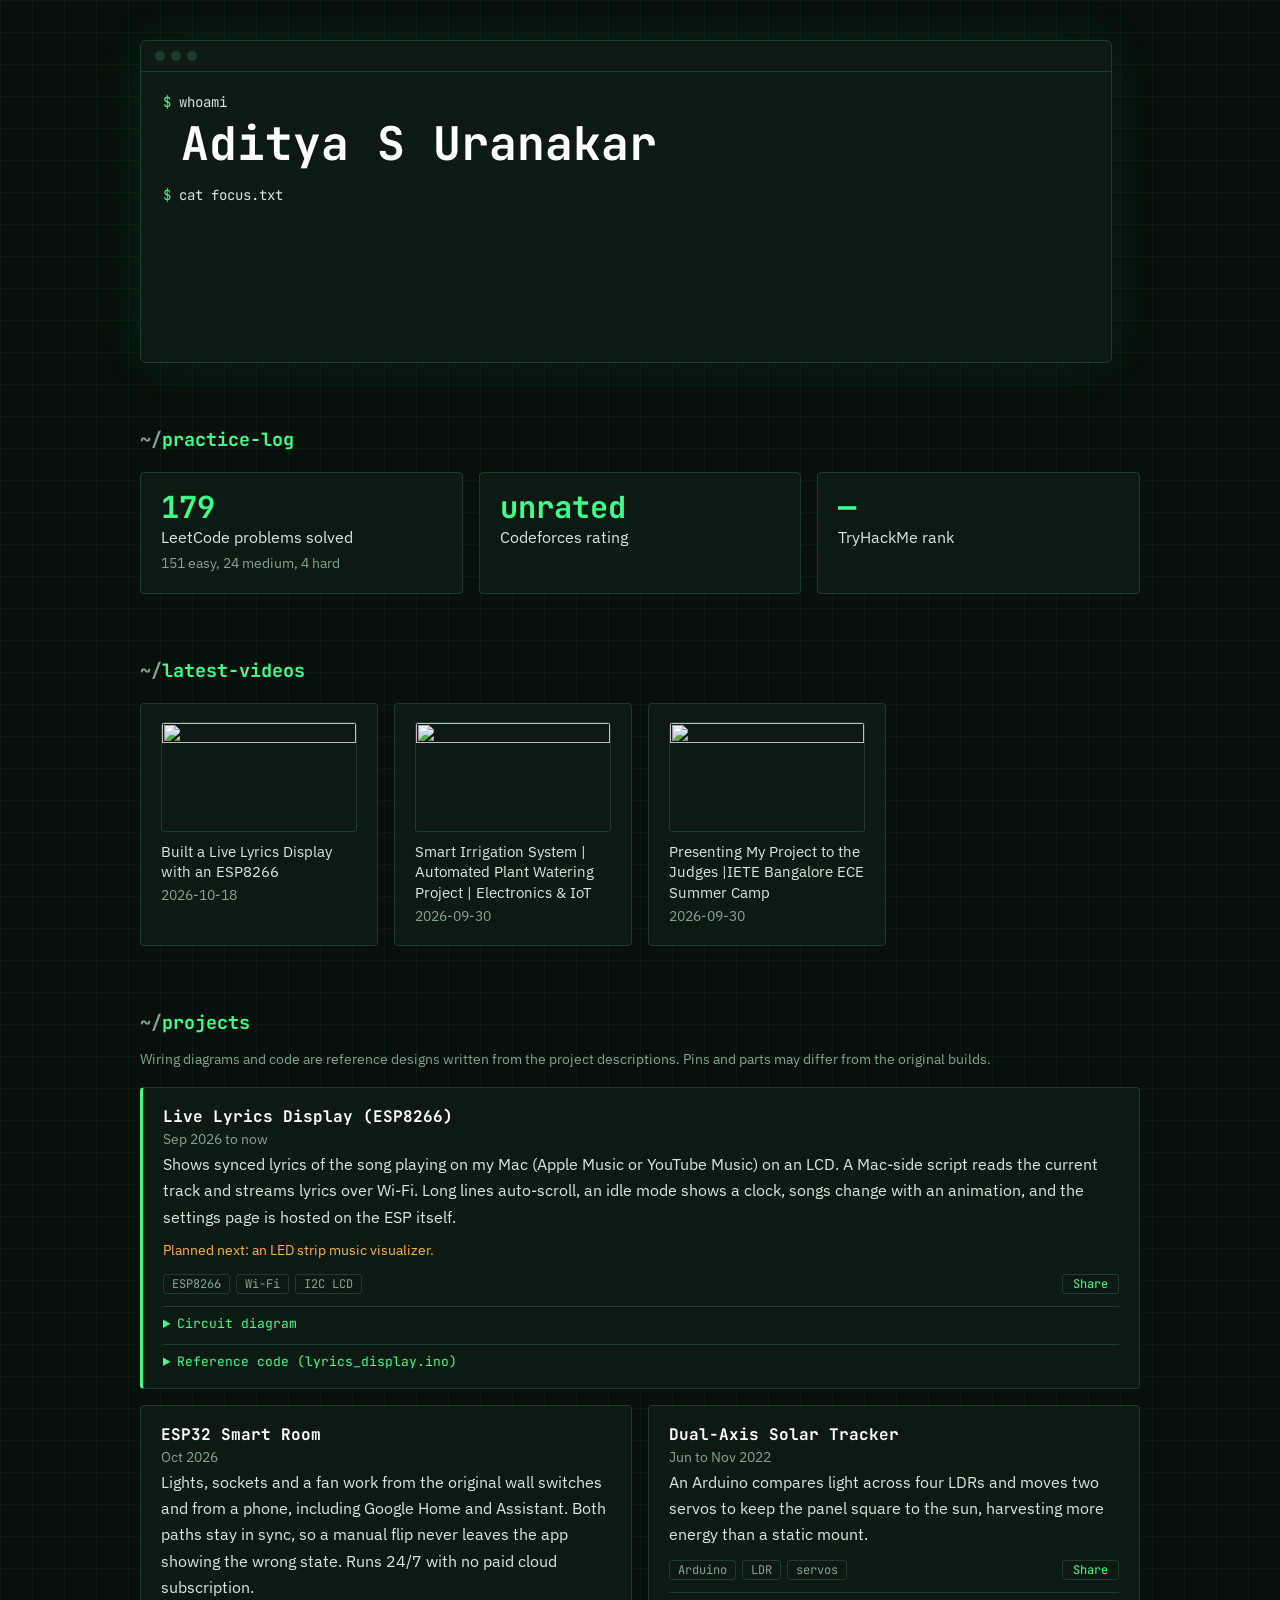
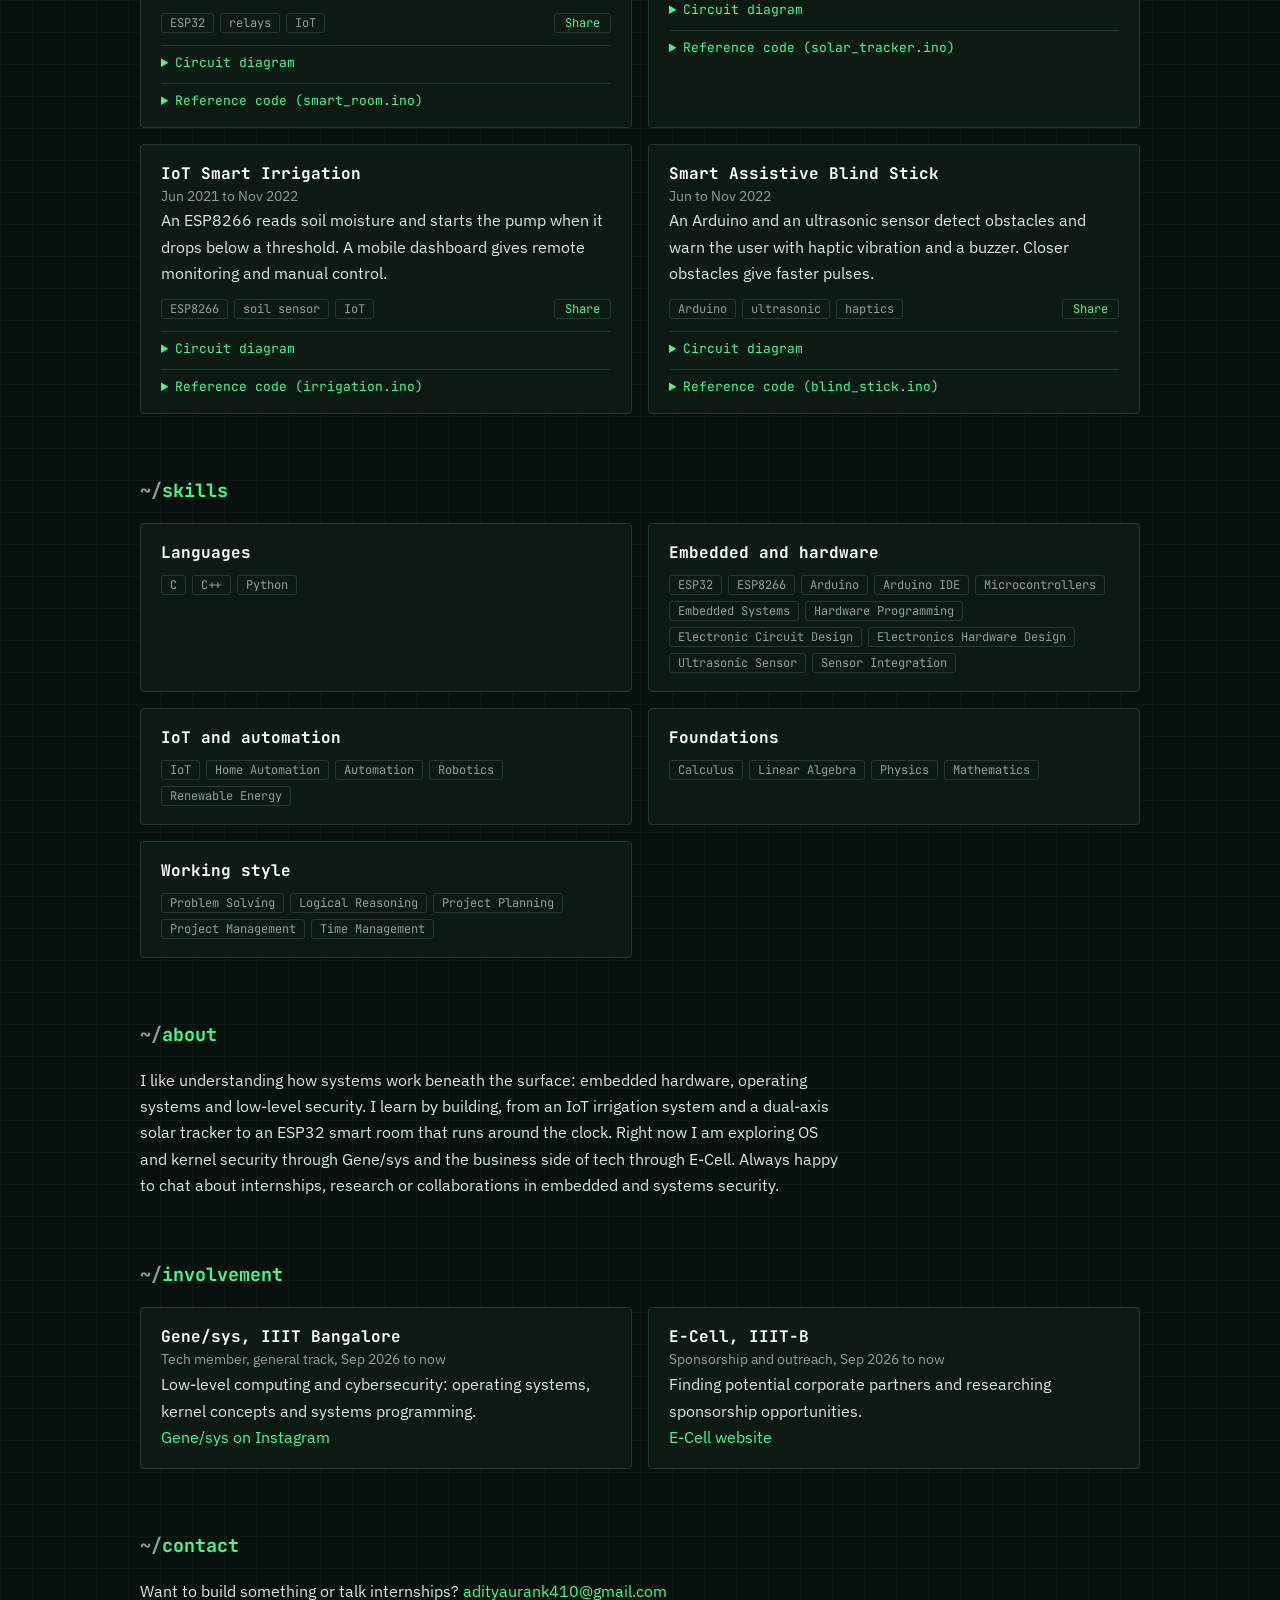
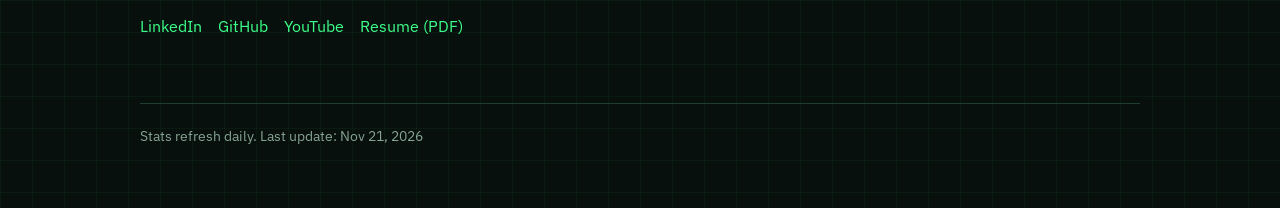
==== index.html @ 23b318f5 "Add files via upload" ====
<!DOCTYPE html>
<html lang="en"><head><meta charset="utf-8">
<meta name="viewport" content="width=device-width,initial-scale=1">
<title>Aditya S Uranakar | Embedded systems and low-level security</title>
<meta name="description" content="Building embedded and IoT projects, learning OS internals and security.">
<meta property="og:type" content="website"><meta property="og:url" content="https://asuf10ppy.github.io/"><meta property="og:image" content="https://asuf10ppy.github.io/og-image.png"><meta property="og:image:width" content="1200"><meta property="og:image:height" content="630"><meta name="twitter:card" content="summary_large_image"><meta name="twitter:image" content="https://asuf10ppy.github.io/og-image.png">
<meta property="og:title" content="Aditya S Uranakar"><meta property="og:description" content="Building embedded and IoT projects, learning OS internals and security.">
<link rel="preconnect" href="https://fonts.googleapis.com"><link rel="preconnect" href="https://fonts.gstatic.com" crossorigin>
<link href="https://fonts.googleapis.com/css2?family=JetBrains+Mono:wght@400;700&family=IBM+Plex+Sans:wght@400;500&display=swap" rel="stylesheet">
<style>
:root{--bg:#07100c;--panel:#0d1a14;--line:#1f3d2e;--text:#d6eadf;--mute:#86a393;--g:#3dff8a;--amber:#ffb347;--mono:'JetBrains Mono',ui-monospace,Menlo,Consolas,monospace;--sans:'IBM Plex Sans',system-ui,sans-serif}
*{box-sizing:border-box;margin:0}
body{background:var(--bg);color:var(--text);font:16px/1.65 var(--sans);background-image:linear-gradient(rgba(61,255,138,.045) 1px,transparent 1px),linear-gradient(90deg,rgba(61,255,138,.045) 1px,transparent 1px);background-size:32px 32px}
a{color:var(--g);text-decoration:none}a:hover{text-decoration:underline}
:focus-visible{outline:2px solid var(--g);outline-offset:3px}
main{max-width:1040px;margin:0 auto;padding:40px 20px 60px}
section{padding-top:64px}
h2{font:700 1.15rem var(--mono);color:var(--g);margin-bottom:20px}h2::before{content:"~/";color:var(--mute)}
h3{font:700 1rem var(--mono);color:#fff}
.mute{color:var(--mute);font-size:.9rem}
.hero{display:grid;grid-template-columns:1fr auto;gap:28px;align-items:center}
#photo{width:170px;height:170px;border-radius:50%;object-fit:cover;border:2px solid var(--g);box-shadow:0 0 30px rgba(61,255,138,.25)}
.term{background:var(--panel);border:1px solid var(--line);border-radius:6px;font:14px/1.8 var(--mono);box-shadow:0 0 50px rgba(61,255,138,.08)}
.bar{display:flex;gap:6px;padding:10px 14px;border-bottom:1px solid var(--line)}.bar i{width:10px;height:10px;border-radius:50%;background:var(--line)}
.tb{padding:18px 22px;min-height:290px}
.p{color:var(--g)}.out{margin:2px 0 12px 18px;color:var(--text)}
.name{font:700 clamp(1.7rem,5vw,2.9rem)/1.15 var(--mono);color:#fff}
.links a{margin-right:16px;display:inline-block}
.cur{display:inline-block;width:.6em;height:1.1em;background:var(--g);vertical-align:-.2em;animation:b 1s steps(2) infinite}
@keyframes b{50%{opacity:0}}
.js .ln,.js .out{display:none}
.grid{display:grid;gap:16px}.g3{grid-template-columns:repeat(3,1fr)}.g2{grid-template-columns:repeat(2,1fr)}
.card{background:var(--panel);border:1px solid var(--line);border-radius:4px;padding:18px 20px;color:inherit;display:block}
a.card:hover{border-color:var(--g);text-decoration:none}
.big{font:700 1.9rem/1.1 var(--mono);color:var(--g)}
.tags{display:flex;flex-wrap:wrap;gap:6px;margin-top:12px}.tags span{font:12px var(--mono);border:1px solid var(--line);padding:1px 8px;border-radius:3px;color:var(--mute)}
.wide{grid-column:1/-1;border-left:3px solid var(--g)}
.next{color:var(--amber);font-size:.9rem;margin-top:8px}
.vids{grid-template-columns:repeat(auto-fill,minmax(230px,1fr))}
.vids img{width:100%;aspect-ratio:16/9;object-fit:cover;border-radius:3px;display:block;margin-bottom:10px;border:1px solid var(--line)}
.vids .t{font-size:.92rem;line-height:1.4}
ul.l{list-style:none;padding:0}ul.l li{padding:8px 0;border-bottom:1px solid var(--line)}ul.l li:last-child{border:0}
footer{margin-top:64px;padding-top:20px;border-top:1px solid var(--line)}
@media(max-width:760px){.hero{grid-template-columns:1fr}#photo{order:-1;width:120px;height:120px}.g3,.g2{grid-template-columns:1fr}section{padding-top:48px}.tb{min-height:340px}}
@media(prefers-reduced-motion:reduce){.cur{animation:none}}
.js .live{display:none;margin-top:6px}
.chips{display:flex;flex-wrap:wrap;gap:8px;margin:4px 0 12px 18px}
.chips button{font:12px var(--mono);background:transparent;color:var(--g);border:1px solid var(--line);border-radius:3px;padding:4px 10px;cursor:pointer}
.chips button:hover{border-color:var(--g)}
#tf{display:flex;gap:8px;align-items:center}
#ti{flex:1;min-width:0;background:transparent;border:0;outline:0;color:var(--text);font:14px var(--mono);caret-color:var(--g)}
#tout .o{margin:0 0 2px 18px}
details{margin-top:12px;border-top:1px solid var(--line);padding-top:8px}
summary{cursor:pointer;font:13px var(--mono);color:var(--g)}
.dg{overflow-x:auto;margin-top:10px}.dg svg{min-width:620px;width:100%;height:auto}
pre{background:#050c09;border:1px solid var(--line);border-radius:4px;padding:12px;overflow-x:auto;margin-top:10px;font:12px/1.5 var(--mono)}
.pt{fill:#0d1a14;stroke:#2a5a43}.pn{fill:#fff;font:700 12px var(--mono)}.pl{fill:#86a393;font:11px var(--mono)}.dot{fill:#3dff8a}
.w{fill:none;stroke-width:2}.w.p{stroke:#ff6b6b}.w.g{stroke:#86a393}.w.s{stroke:#3dff8a}
.cp{font:12px var(--mono);background:transparent;color:var(--g);border:1px solid var(--line);border-radius:3px;padding:1px 10px;cursor:pointer;margin-left:auto}.cp:hover{border-color:var(--g)}
</style></head>
<body><main>
<header class="hero">
 <div class="term"><div class="bar"><i></i><i></i><i></i></div><div class="tb">
  <div class="ln"><span class="p">$</span> <span class="cmd">whoami</span></div>
  <div class="out"><h1 class="name">Aditya S Uranakar</h1></div>
  <div class="ln"><span class="p">$</span> <span class="cmd">cat focus.txt</span></div>
  <div class="out">Freshman CSE at IIIT Bangalore<br>Embedded systems, OS internals, low-level security<br>C, ESP32, IoT</div>
  <div class="ln"><span class="p">$</span> <span class="cmd">ls links</span></div>
  <div class="out links"><a href="https://www.linkedin.com/in/asuf10ppy/">linkedin</a><a href="https://github.com/asuf10ppy">github</a><a href="https://www.youtube.com/@asuf10ppy">youtube</a><a href="resume.pdf">resume</a><a href="mailto:adityaurank410@gmail.com">email</a><a href="#" id="share">share</a></div>
  <div class="live" id="live"><div class="chips" id="chips"></div><div id="tout"></div><form id="tf" autocomplete="off"><span class="p">$</span><input id="ti" aria-label="Type a command" placeholder="type a command, try help" autocapitalize="off" spellcheck="false"></form></div>
 </div></div>
 <img id="photo" src="photo.jpg" alt="Aditya S Uranakar" hidden onload="this.hidden=false">
</header>

<section><h2>practice-log</h2>
 <div class="grid g3">
  <a class="card" href="https://leetcode.com/u/asuf10ppy/"><div class="big" id="lc">&mdash;</div><div>LeetCode problems solved</div><div class="mute" id="lc2"></div></a>
  <a class="card" href="https://codeforces.com/profile/asuf10ppy"><div class="big" id="cf">&mdash;</div><div>Codeforces rating</div><div class="mute" id="cf2"></div></a>
  <a class="card" href="https://tryhackme.com/p/asuf10ppy"><div class="big" id="thm">&mdash;</div><div>TryHackMe rank</div><div class="mute" id="thm2"></div></a>
 </div>
</section>

<section><h2>latest-videos</h2>
 <div class="grid vids" id="vids"><p class="mute">Loading videos. <a href="https://www.youtube.com/@asuf10ppy">Open the channel</a>.</p></div>
</section>

<section><h2>projects</h2>
 <p class="mute" style="margin:-8px 0 16px">Wiring diagrams and code are reference designs written from the project descriptions. Pins and parts may differ from the original builds.</p>
 <div class="grid g2" id="projects"></div>
</section>

<section><h2>skills</h2>
 <div class="grid g2" id="skills"></div>
</section>

<section><h2>about</h2>
 <p style="max-width:70ch">I like understanding how systems work beneath the surface: embedded hardware, operating systems and low-level security. I learn by building, from an IoT irrigation system and a dual-axis solar tracker to an ESP32 smart room that runs around the clock. Right now I am exploring OS and kernel security through Gene/sys and the business side of tech through E-Cell. Always happy to chat about internships, research or collaborations in embedded and systems security.</p>
</section>

<section><h2>involvement</h2>
 <div class="grid g2">
  <div class="card"><h3>Gene/sys, IIIT Bangalore</h3><div class="mute">Tech member, general track, Sep 2026 to now</div><p>Low-level computing and cybersecurity: operating systems, kernel concepts and systems programming.</p><p><a href="https://www.instagram.com/genesys_iiitb/" target="_blank" rel="noopener">Gene/sys on Instagram</a></p></div>
  <div class="card"><h3>E-Cell, IIIT-B</h3><div class="mute">Sponsorship and outreach, Sep 2026 to now</div><p>Finding potential corporate partners and researching sponsorship opportunities.</p><p><a href="https://www.iiitb.ac.in/ecell" target="_blank" rel="noopener">E-Cell website</a></p></div>
 </div>
</section>

<section><h2>contact</h2>
 <p>Want to build something or talk internships? <a href="mailto:adityaurank410@gmail.com">adityaurank410@gmail.com</a></p>
 <p class="links" style="margin-top:8px"><a href="https://www.linkedin.com/in/asuf10ppy/">LinkedIn</a><a href="https://github.com/asuf10ppy">GitHub</a><a href="https://www.youtube.com/@asuf10ppy">YouTube</a><a href="resume.pdf">Resume (PDF)</a></p>
</section>
<footer class="mute">Stats refresh daily. Last update: <span id="upd">not yet</span></footer>
</main>
<script src="projects.js"></script>
<script>
document.documentElement.classList.add('js');
const $=s=>document.querySelector(s),rm=matchMedia('(prefers-reduced-motion:reduce)').matches,sleep=ms=>new Promise(r=>setTimeout(r,ms));
async function boot(){
 const ln=[...document.querySelectorAll('.ln')],out=[...document.querySelectorAll('.out')];
 for(let i=0;i<ln.length;i++){
  ln[i].style.display='block';const c=ln[i].querySelector('.cmd'),t=c.textContent;
  if(!rm){c.textContent='';for(const ch of t){c.textContent+=ch;await sleep(55)}await sleep(200)}
  out[i].style.display='block';if(!rm)await sleep(350);
 }
 $('#live').style.display='block';run('help');
}
function count(el,v){
 if(typeof v!=='number'){el.textContent=v??'\u2014';return}
 if(rm){el.textContent=v.toLocaleString();return}
 const t0=performance.now();(function f(t){const k=Math.min((t-t0)/1200,1);el.textContent=Math.round(v*(1-Math.pow(1-k,3))).toLocaleString();if(k<1)requestAnimationFrame(f)})(t0);
}
async function stats(){
 try{
  const s=S=await (await fetch('stats.json?'+Date.now())).json(),lc=s.leetcode||{},cf=s.codeforces||{},th=s.tryhackme||{};
  count($('#lc'),lc.solved);
  if(lc.easy!=null)$('#lc2').textContent=`${lc.easy} easy, ${lc.medium} medium, ${lc.hard} hard`;
  count($('#cf'),cf.rating??'unrated');
  $('#cf2').textContent=[cf.rank,cf.maxRating?'max '+cf.maxRating:'',cf.solved!=null?cf.solved+' solved':''].filter(Boolean).join(', ');
  count($('#thm'),th.rank);
  $('#thm2').textContent=[th.rooms!=null?th.rooms+' rooms':'',th.badges!=null?th.badges+' badges':''].filter(Boolean).join(', ');
  if(s.updated)$('#upd').textContent=new Date(s.updated).toLocaleDateString(undefined,{day:'numeric',month:'short',year:'numeric'});
  const v=$('#vids');
  if(s.youtube&&s.youtube.length){
   v.innerHTML='';
   s.youtube.forEach(y=>{
    const a=document.createElement('a');a.className='card';a.href='https://www.youtube.com/watch?v='+encodeURIComponent(y.id);
    const im=document.createElement('img');im.loading='lazy';im.alt='';im.src='https://i.ytimg.com/vi/'+encodeURIComponent(y.id)+'/hqdefault.jpg';
    const t=document.createElement('div');t.className='t';t.textContent=y.title;
    const d=document.createElement('div');d.className='mute';d.textContent=y.published||'';
    a.append(im,t,d);v.append(a);
   });
  }
 }catch(e){console.warn('stats.json not loaded',e)}
}
let S={},SKILLS={};
const A=(t,h)=>{const a=document.createElement('a');a.textContent=t;a.href=h;return a};
function diagram(d){
 const X=[10,270,540],W=[130,140,130],R=22,P={},cy=[10,10,10];let g='',w='';
 d.parts.forEach((p,k)=>{
  const c=p.c,isL=s=>c==2||s[0]=='<',nl=p.pins.filter(isL).length,h=Math.max(nl,p.pins.length-nl,1)*R+30,y=cy[c];cy[c]+=h+18;
  g+=`<rect class="pt" x="${X[c]}" y="${y}" width="${W[c]}" height="${h}" rx="4"/><text class="pn" x="${X[c]+W[c]/2}" y="${y+17}" text-anchor="middle">${p.n}</text>`;
  let a=0,b=0;
  p.pins.forEach(s=>{const L=isL(s),i=L?a++:b++,x=L?X[c]:X[c]+W[c],yy=y+36+i*R;P[k+'|'+s]=[x,yy];
   g+=`<circle class="dot" cx="${x}" cy="${yy}" r="3.5"/><text class="pl" x="${x+(L?8:-8)}" y="${yy+4}" text-anchor="${L?'start':'end'}">${s.replace('<','')}</text>`});
 });
 d.wires.forEach((e,i)=>{const a=P[e[0]+'|'+e[1]],b=P[e[2]+'|'+e[3]],m=a[0]+(b[0]-a[0])*(.3+.13*(i%4));
  w+=`<path class="w ${e[4]}" d="M${a[0]} ${a[1]}H${m}V${b[1]}H${b[0]}"/>`});
 return `<svg viewBox="0 0 680 ${Math.max(...cy)}" role="img" aria-label="Wiring diagram">${w}${g}</svg>`;
}
function renderProjects(){
 const box=$('#projects');
 PROJECTS.forEach((p,i)=>{
  const a=document.createElement('article');a.className='card'+(i?'':' wide');a.id=p.id;
  a.innerHTML=`<h3>${p.title}</h3><div class="mute">${p.date}</div><p>${p.desc}</p>${p.next?`<div class="next">${p.next}</div>`:''}<div class="tags">${p.tags.map(t=>`<span>${t}</span>`).join('')}<button class="cp" type="button">Share</button></div><details><summary>Circuit diagram</summary><div class="dg">${diagram(p.d)}</div><p class="mute">${p.note}</p></details><details><summary>Reference code (${p.file})</summary><pre><code></code></pre></details>`;
  a.querySelector('code').textContent=p.code;
  a.querySelector('.cp').onclick=async e=>{const b=e.currentTarget,m=await shareLink(location.origin+location.pathname+'#'+p.id);b.textContent=m;setTimeout(()=>b.textContent='Share',2200)};
  box.append(a);
 });
}
if(typeof PROJECTS!=='undefined')renderProjects();
fetch('skills.json').then(r=>r.json()).then(k=>{SKILLS=k;const b=$('#skills');
 Object.entries(k).forEach(([g,v])=>{const c=document.createElement('div');c.className='card';const h=document.createElement('h3');h.textContent=g;const t=document.createElement('div');t.className='tags';
  v.forEach(s=>{const e=document.createElement('span');e.textContent=s;t.append(e)});c.append(h,t);b.append(c)})}).catch(()=>{});
async function shareLink(url=location.origin+location.pathname){
 const d={title:document.title,text:'Aditya S Uranakar: embedded and IoT projects',url};
 try{if(navigator.share){await navigator.share(d);return 'Shared'}await navigator.clipboard.writeText(url);return 'Link copied'}
 catch(e){return e.name==='AbortError'?'Share cancelled':'Copy this link: '+url}
}
$('#share').onclick=async e=>{e.preventDefault();const l=e.currentTarget,m=await shareLink();l.textContent=m;setTimeout(()=>l.textContent='share',2200)};
const ABOUT='Freshman CSE at IIIT Bangalore. I learn by building: ESP32 and ESP8266 projects, Arduino robots, and now OS and kernel security through Gene/sys. Open to internships and research in embedded and systems security.';
const CM={
 help:()=>['Commands: help, about, projects, skills, stats, videos, resume, contact, share, clear'],
 about:()=>[ABOUT],
 projects:()=>typeof PROJECTS==='undefined'?['No projects loaded.']:PROJECTS.map(p=>[A(p.title,'#'+p.id),' ('+p.date+')']),
 skills:()=>Object.keys(SKILLS).length?Object.entries(SKILLS).map(([k,v])=>k+': '+v.join(', ')):['Skills not loaded yet.'],
 stats:()=>['LeetCode solved: '+(S.leetcode?.solved??'n/a'),'Codeforces rating: '+(S.codeforces?.rating??'unrated'),'TryHackMe rank: '+(S.tryhackme?.rank??'n/a')],
 videos:()=>(S.youtube||[]).length?S.youtube.slice(0,3).map(y=>[A(y.title,'https://www.youtube.com/watch?v='+y.id)]):['No videos loaded yet.'],
 resume:()=>[A('Open resume.pdf','resume.pdf')],
 contact:()=>[[A('adityaurank410@gmail.com','mailto:adityaurank410@gmail.com')],[A('LinkedIn','https://www.linkedin.com/in/asuf10ppy/'),' ',A('GitHub','https://github.com/asuf10ppy'),' ',A('YouTube','https://www.youtube.com/@asuf10ppy')]],
 share:()=>{shareLink().then(m=>put(m));return []}
};
function put(...x){const d=document.createElement('div');d.className='o';x.forEach(n=>d.append(n));$('#tout').append(d)}
function run(c){
 c=c.trim().toLowerCase();if(!c)return;
 if(c=='clear'){$('#tout').innerHTML='';return}
 const p=document.createElement('span');p.className='p';p.textContent='$ ';put(p,c);
 (CM[c]?CM[c]():['command not found: '+c+'. Try help.']).forEach(l=>put(...[].concat(l)));
}
Object.keys(CM).forEach(k=>{const b=document.createElement('button');b.type='button';b.textContent=k;b.onclick=()=>run(k);$('#chips').append(b)});
$('#tf').onsubmit=e=>{e.preventDefault();run($('#ti').value);$('#ti').value=''};

boot();stats();
</script></body></html>
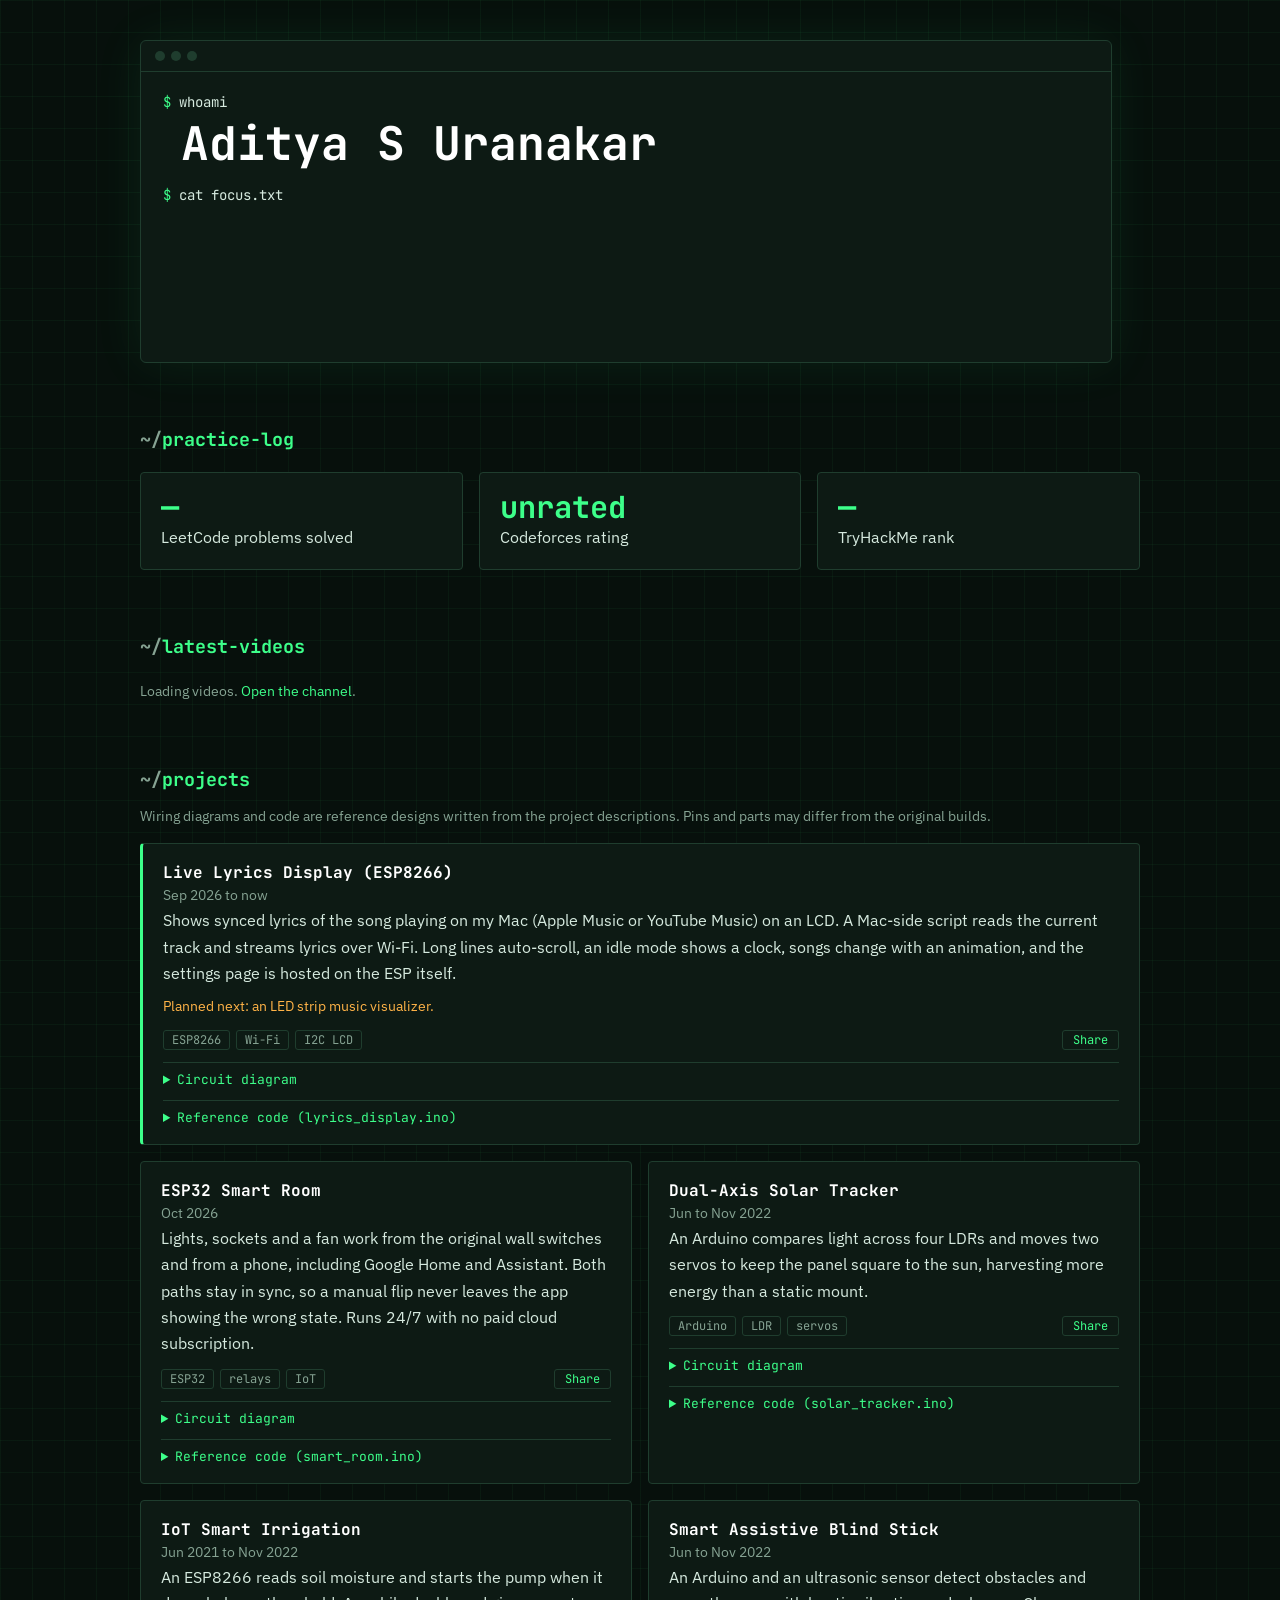
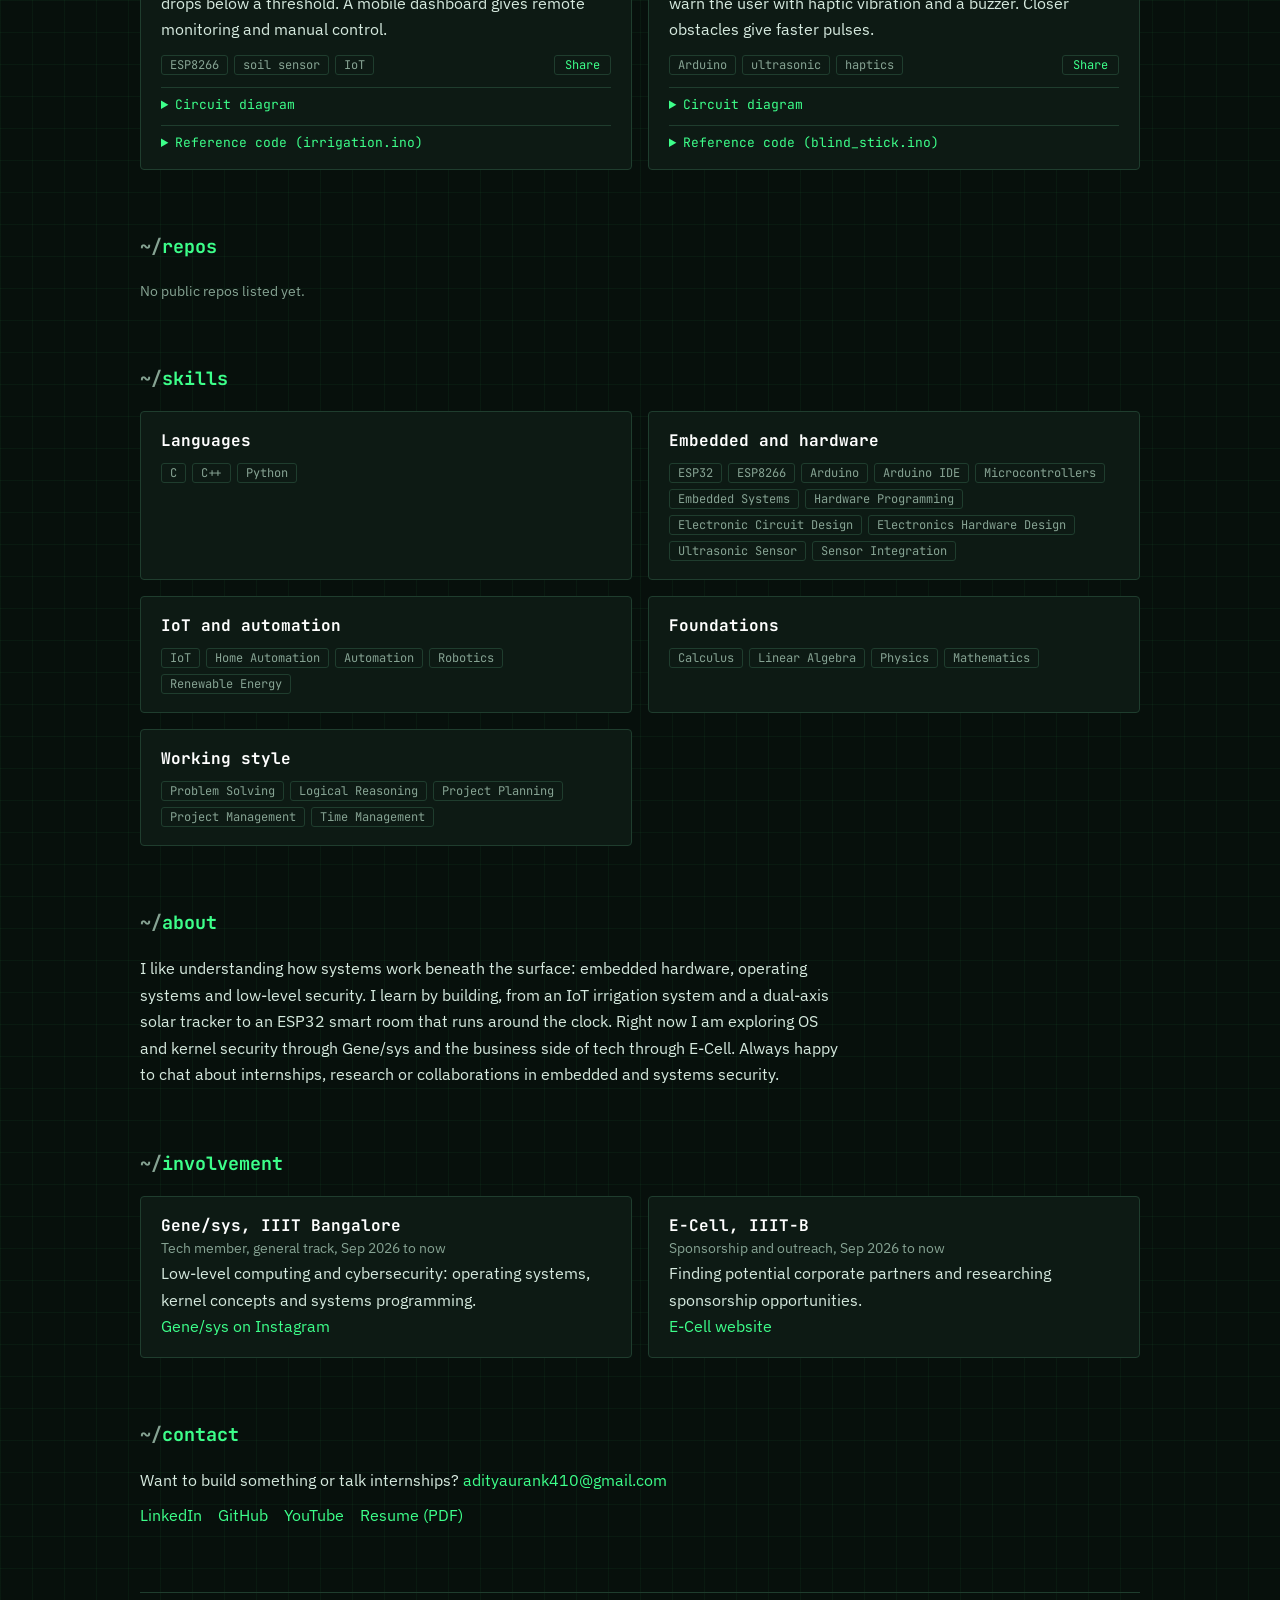
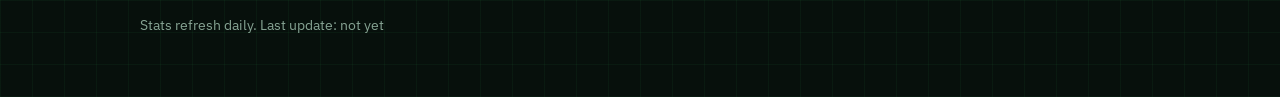
==== commit 5959e80b: "Add files via upload" ====
--- a/index.html
+++ b/index.html
@@ -89,6 +89,10 @@
  <div class="grid g2" id="projects"></div>
 </section>
 
+<section><h2>repos</h2>
+ <div class="grid g2" id="repos"><p class="mute">No public repos listed yet.</p></div>
+</section>
+
 <section><h2>skills</h2>
  <div class="grid g2" id="skills"></div>
 </section>
@@ -149,6 +153,14 @@
     a.append(im,t,d);v.append(a);
    });
   }
+  const rp=s.github||[],rb=$('#repos');
+  if(rp.length){rb.innerHTML='';rp.forEach(r=>{
+   const a=document.createElement('a');a.className='card';a.href=r.url;a.target='_blank';a.rel='noopener';
+   const h=document.createElement('h3');h.textContent=r.name;
+   const q=document.createElement('p');q.textContent=r.description||'No description yet.';
+   const m=document.createElement('div');m.className='tags';
+   [r.language,r.stars?r.stars+' stars':''].filter(Boolean).forEach(t=>{const e=document.createElement('span');e.textContent=t;m.append(e)});
+   a.append(h,q,m);rb.append(a)})}
  }catch(e){console.warn('stats.json not loaded',e)}
 }
 let S={},SKILLS={};
@@ -188,7 +200,7 @@
 $('#share').onclick=async e=>{e.preventDefault();const l=e.currentTarget,m=await shareLink();l.textContent=m;setTimeout(()=>l.textContent='share',2200)};
 const ABOUT='Freshman CSE at IIIT Bangalore. I learn by building: ESP32 and ESP8266 projects, Arduino robots, and now OS and kernel security through Gene/sys. Open to internships and research in embedded and systems security.';
 const CM={
- help:()=>['Commands: help, about, projects, skills, stats, videos, resume, contact, share, clear'],
+ help:()=>['Commands: help, about, projects, skills, stats, videos, resume, contact, repos, share, clear'],
  about:()=>[ABOUT],
  projects:()=>typeof PROJECTS==='undefined'?['No projects loaded.']:PROJECTS.map(p=>[A(p.title,'#'+p.id),' ('+p.date+')']),
  skills:()=>Object.keys(SKILLS).length?Object.entries(SKILLS).map(([k,v])=>k+': '+v.join(', ')):['Skills not loaded yet.'],
@@ -196,6 +208,7 @@
  videos:()=>(S.youtube||[]).length?S.youtube.slice(0,3).map(y=>[A(y.title,'https://www.youtube.com/watch?v='+y.id)]):['No videos loaded yet.'],
  resume:()=>[A('Open resume.pdf','resume.pdf')],
  contact:()=>[[A('adityaurank410@gmail.com','mailto:adityaurank410@gmail.com')],[A('LinkedIn','https://www.linkedin.com/in/asuf10ppy/'),' ',A('GitHub','https://github.com/asuf10ppy'),' ',A('YouTube','https://www.youtube.com/@asuf10ppy')]],
+ repos:()=>(S.github||[]).length?S.github.map(r=>[A(r.name,r.url),r.description?' - '+r.description:'']):['No repos loaded yet.'],
  share:()=>{shareLink().then(m=>put(m));return []}
 };
 function put(...x){const d=document.createElement('div');d.className='o';x.forEach(n=>d.append(n));$('#tout').append(d)}
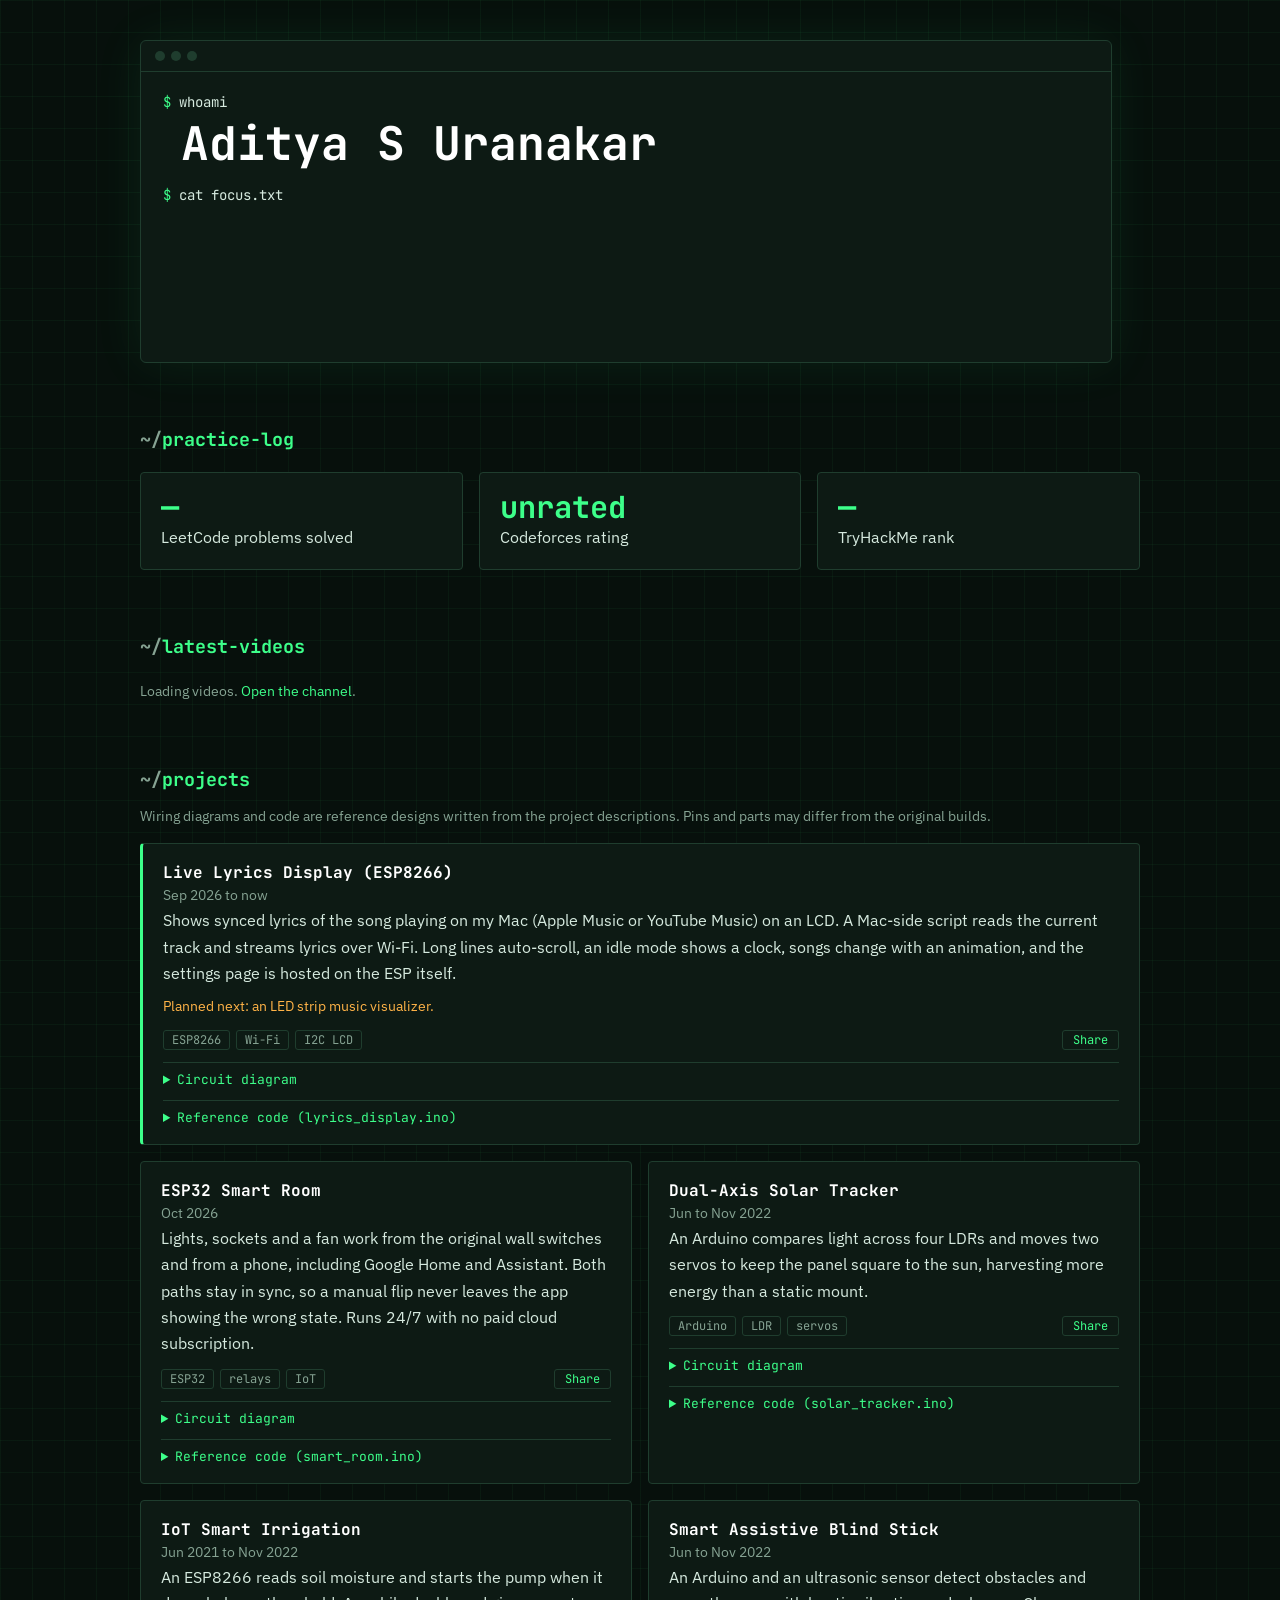
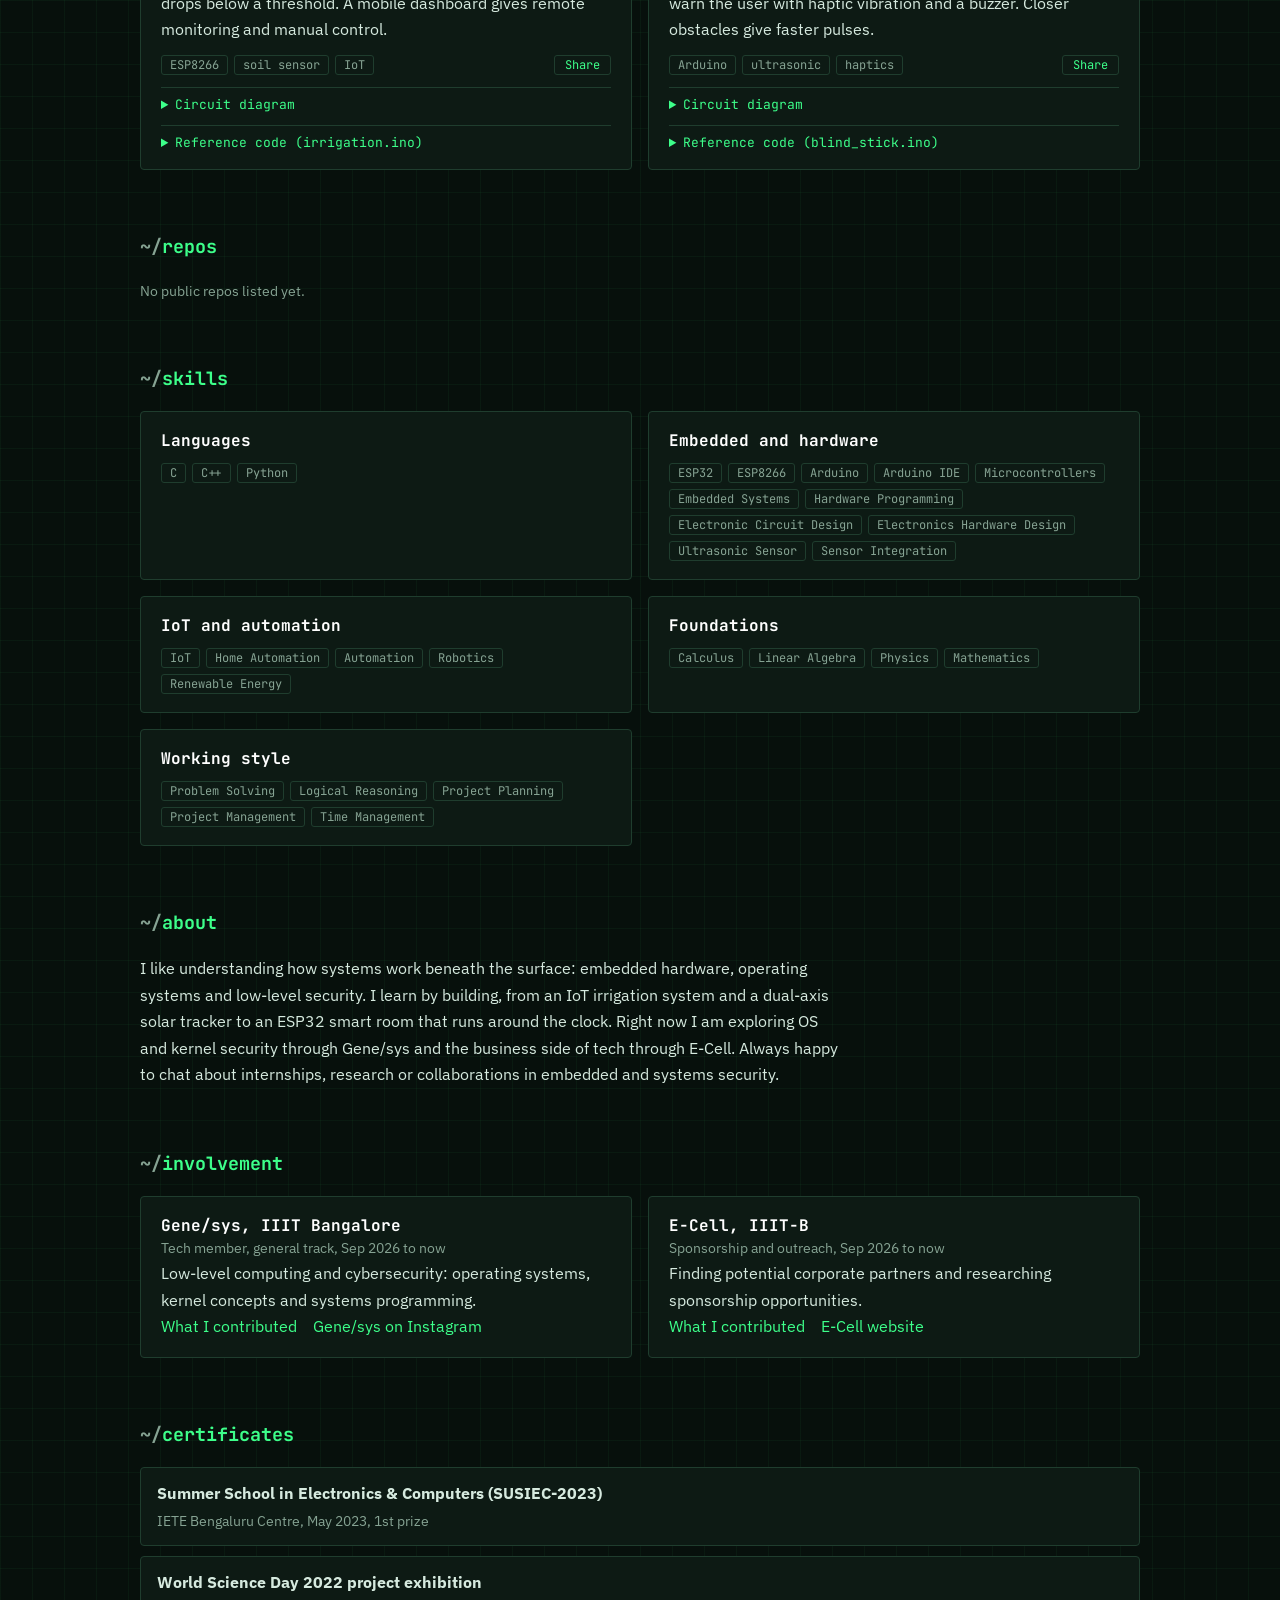
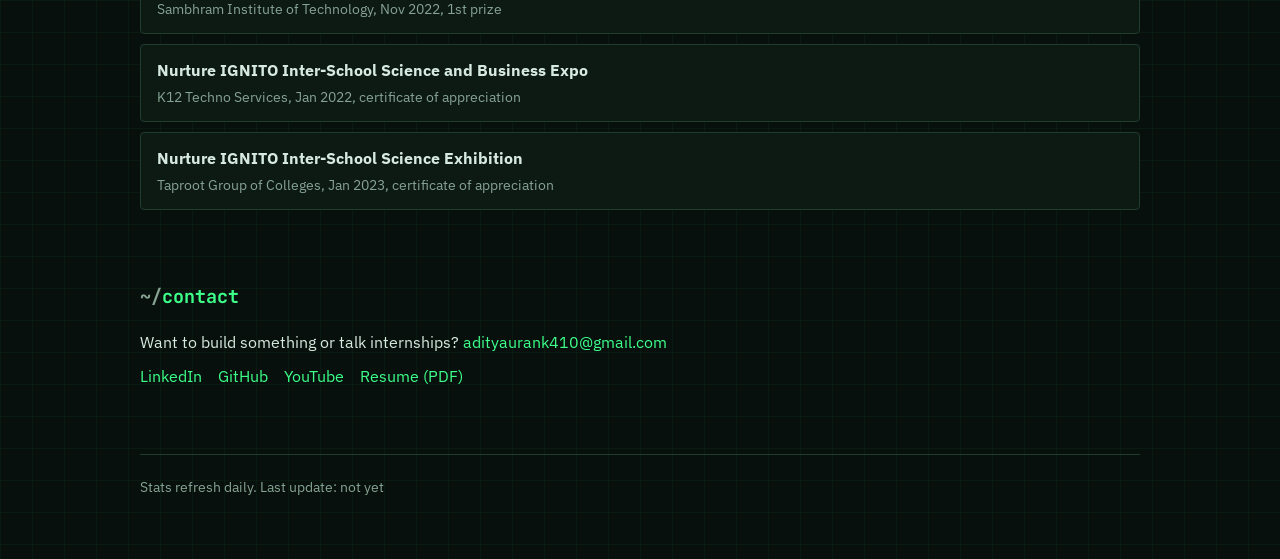
==== commit 98f43888: "Add files via upload" ====
--- a/index.html
+++ b/index.html
@@ -57,6 +57,8 @@
 .pt{fill:#0d1a14;stroke:#2a5a43}.pn{fill:#fff;font:700 12px var(--mono)}.pl{fill:#86a393;font:11px var(--mono)}.dot{fill:#3dff8a}
 .w{fill:none;stroke-width:2}.w.p{stroke:#ff6b6b}.w.g{stroke:#86a393}.w.s{stroke:#3dff8a}
 .cp{font:12px var(--mono);background:transparent;color:var(--g);border:1px solid var(--line);border-radius:3px;padding:1px 10px;cursor:pointer;margin-left:auto}.cp:hover{border-color:var(--g)}
+.cert{display:flex;flex-direction:column;align-items:flex-start;gap:2px;width:100%;text-align:left;background:var(--panel);border:1px solid var(--line);border-radius:4px;padding:12px 16px;margin-bottom:10px;color:var(--text);font:inherit;cursor:pointer}.cert:hover{border-color:var(--g)}
+dialog{background:var(--panel);color:var(--text);border:1px solid var(--line);border-radius:6px;padding:12px;max-width:min(94vw,1100px);margin:auto}dialog::backdrop{background:rgba(0,0,0,.82)}dialog img{max-width:100%;max-height:78vh;display:block;margin:10px auto}
 </style></head>
 <body><main>
 <header class="hero">
@@ -101,11 +103,15 @@
  <p style="max-width:70ch">I like understanding how systems work beneath the surface: embedded hardware, operating systems and low-level security. I learn by building, from an IoT irrigation system and a dual-axis solar tracker to an ESP32 smart room that runs around the clock. Right now I am exploring OS and kernel security through Gene/sys and the business side of tech through E-Cell. Always happy to chat about internships, research or collaborations in embedded and systems security.</p>
 </section>
 
-<section><h2>involvement</h2>
+<section id="involvement"><h2>involvement</h2>
  <div class="grid g2">
-  <div class="card"><h3>Gene/sys, IIIT Bangalore</h3><div class="mute">Tech member, general track, Sep 2026 to now</div><p>Low-level computing and cybersecurity: operating systems, kernel concepts and systems programming.</p><p><a href="https://www.instagram.com/genesys_iiitb/" target="_blank" rel="noopener">Gene/sys on Instagram</a></p></div>
-  <div class="card"><h3>E-Cell, IIIT-B</h3><div class="mute">Sponsorship and outreach, Sep 2026 to now</div><p>Finding potential corporate partners and researching sponsorship opportunities.</p><p><a href="https://www.iiitb.ac.in/ecell" target="_blank" rel="noopener">E-Cell website</a></p></div>
+  <div class="card"><h3>Gene/sys, IIIT Bangalore</h3><div class="mute">Tech member, general track, Sep 2026 to now</div><p>Low-level computing and cybersecurity: operating systems, kernel concepts and systems programming.</p><p class="links"><a href="genesys.html">What I contributed</a><a href="https://www.instagram.com/genesys_iiitb/" target="_blank" rel="noopener">Gene/sys on Instagram</a></p></div>
+  <div class="card"><h3>E-Cell, IIIT-B</h3><div class="mute">Sponsorship and outreach, Sep 2026 to now</div><p>Finding potential corporate partners and researching sponsorship opportunities.</p><p class="links"><a href="ecell.html">What I contributed</a><a href="https://www.iiitb.ac.in/ecell" target="_blank" rel="noopener">E-Cell website</a></p></div>
  </div>
+</section>
+
+<section><h2>certificates</h2>
+ <div id="certs"></div>
 </section>
 
 <section><h2>contact</h2>
@@ -221,5 +227,16 @@
 Object.keys(CM).forEach(k=>{const b=document.createElement('button');b.type='button';b.textContent=k;b.onclick=()=>run(k);$('#chips').append(b)});
 $('#tf').onsubmit=e=>{e.preventDefault();run($('#ti').value);$('#ti').value=''};
 
+const CERTS=[
+ {t:'Summer School in Electronics & Computers (SUSIEC-2023)',o:'IETE Bengaluru Centre, May 2023',n:'1st prize',f:'certs/iete.jpg'},
+ {t:'World Science Day 2022 project exhibition',o:'Sambhram Institute of Technology, Nov 2022',n:'1st prize',f:'certs/sambhram.jpg'},
+ {t:'Nurture IGNITO Inter-School Science and Business Expo',o:'K12 Techno Services, Jan 2022',n:'certificate of appreciation',f:'certs/ignito-2022.jpg'},
+ {t:'Nurture IGNITO Inter-School Science Exhibition',o:'Taproot Group of Colleges, Jan 2023',n:'certificate of appreciation',f:'certs/ignito-2023.jpg'}];
+const lb=document.createElement('dialog');lb.innerHTML='<button type="button" class="cp x">Close</button><img alt=""><p class="mute"></p>';document.body.append(lb);
+lb.onclick=e=>{if(e.target===lb||e.target.classList.contains('x'))lb.close()};
+CERTS.forEach(c=>{const b=document.createElement('button');b.type='button';b.className='cert';
+ const t=document.createElement('b');t.textContent=c.t;const m=document.createElement('span');m.className='mute';m.textContent=c.o+', '+c.n;b.append(t,m);
+ b.onclick=()=>{const i=lb.querySelector('img');i.src=c.f;i.alt='Certificate: '+c.t;lb.querySelector('p').textContent=c.t+', '+c.o;lb.showModal()};
+ $('#certs').append(b)});
 boot();stats();
 </script></body></html>
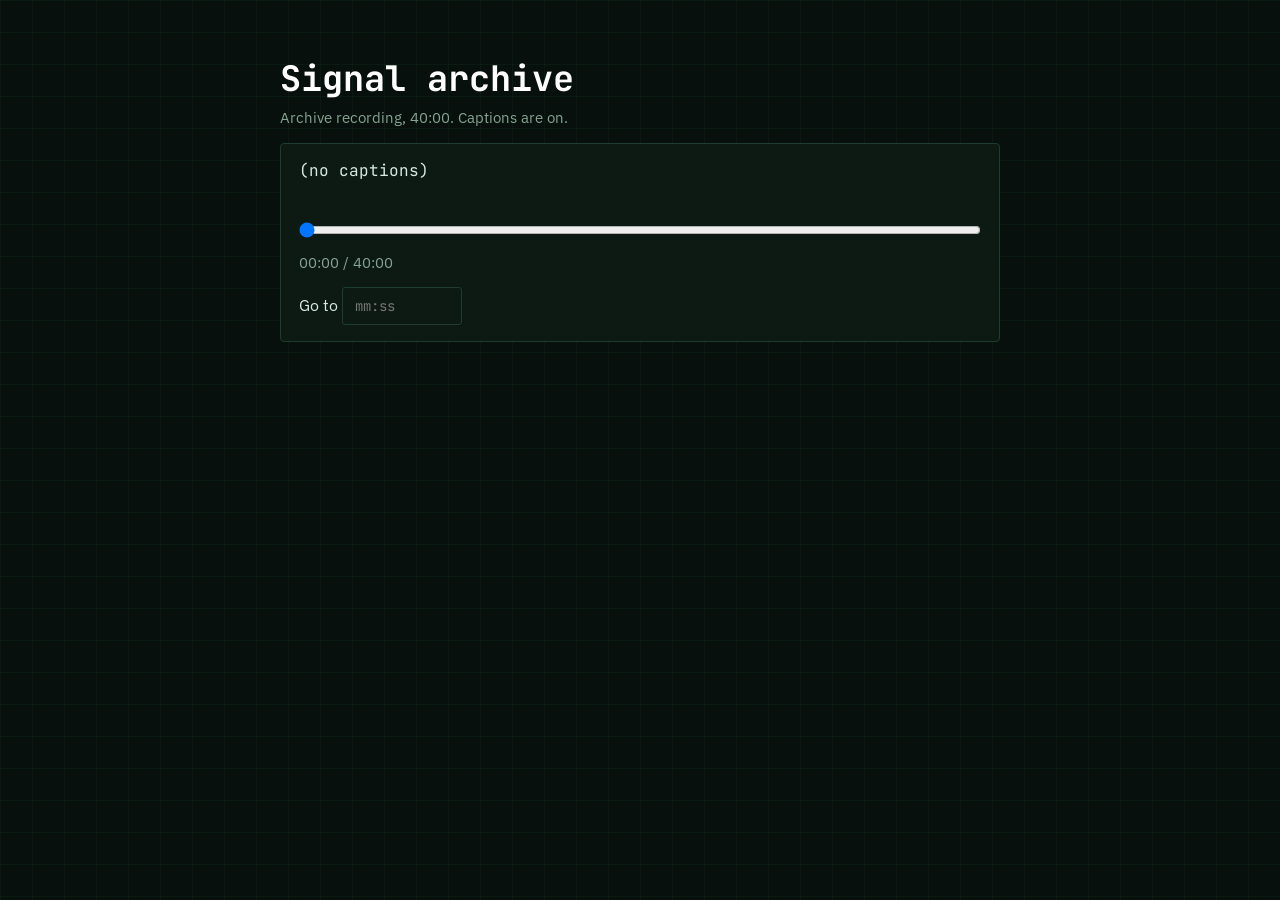
==== commit 4b0f0b7d: "Add files via upload" ====
--- a/index.html
+++ b/index.html
@@ -1,242 +1,21 @@
-<!DOCTYPE html>
-<html lang="en"><head><meta charset="utf-8">
-<meta name="viewport" content="width=device-width,initial-scale=1">
-<title>Aditya S Uranakar | Embedded systems and low-level security</title>
-<meta name="description" content="Building embedded and IoT projects, learning OS internals and security.">
-<meta property="og:type" content="website"><meta property="og:url" content="https://asuf10ppy.github.io/"><meta property="og:image" content="https://asuf10ppy.github.io/og-image.png"><meta property="og:image:width" content="1200"><meta property="og:image:height" content="630"><meta name="twitter:card" content="summary_large_image"><meta name="twitter:image" content="https://asuf10ppy.github.io/og-image.png">
-<meta property="og:title" content="Aditya S Uranakar"><meta property="og:description" content="Building embedded and IoT projects, learning OS internals and security.">
+<!DOCTYPE html><html lang="en"><head><meta charset="utf-8"><meta name="viewport" content="width=device-width,initial-scale=1">
+<title>Signal archive</title><meta name="description" content="Archive recording with captions."><meta property="og:title" content="Signal archive"><meta property="og:description" content="Archive recording with captions."><meta property="og:image" content="https://asuf10ppy.github.io/og-image.png"><meta name="twitter:card" content="summary_large_image">
 <link rel="preconnect" href="https://fonts.googleapis.com"><link rel="preconnect" href="https://fonts.gstatic.com" crossorigin>
 <link href="https://fonts.googleapis.com/css2?family=JetBrains+Mono:wght@400;700&family=IBM+Plex+Sans:wght@400;500&display=swap" rel="stylesheet">
-<style>
-:root{--bg:#07100c;--panel:#0d1a14;--line:#1f3d2e;--text:#d6eadf;--mute:#86a393;--g:#3dff8a;--amber:#ffb347;--mono:'JetBrains Mono',ui-monospace,Menlo,Consolas,monospace;--sans:'IBM Plex Sans',system-ui,sans-serif}
-*{box-sizing:border-box;margin:0}
-body{background:var(--bg);color:var(--text);font:16px/1.65 var(--sans);background-image:linear-gradient(rgba(61,255,138,.045) 1px,transparent 1px),linear-gradient(90deg,rgba(61,255,138,.045) 1px,transparent 1px);background-size:32px 32px}
-a{color:var(--g);text-decoration:none}a:hover{text-decoration:underline}
-:focus-visible{outline:2px solid var(--g);outline-offset:3px}
-main{max-width:1040px;margin:0 auto;padding:40px 20px 60px}
-section{padding-top:64px}
-h2{font:700 1.15rem var(--mono);color:var(--g);margin-bottom:20px}h2::before{content:"~/";color:var(--mute)}
-h3{font:700 1rem var(--mono);color:#fff}
-.mute{color:var(--mute);font-size:.9rem}
-.hero{display:grid;grid-template-columns:1fr auto;gap:28px;align-items:center}
-#photo{width:170px;height:170px;border-radius:50%;object-fit:cover;border:2px solid var(--g);box-shadow:0 0 30px rgba(61,255,138,.25)}
-.term{background:var(--panel);border:1px solid var(--line);border-radius:6px;font:14px/1.8 var(--mono);box-shadow:0 0 50px rgba(61,255,138,.08)}
-.bar{display:flex;gap:6px;padding:10px 14px;border-bottom:1px solid var(--line)}.bar i{width:10px;height:10px;border-radius:50%;background:var(--line)}
-.tb{padding:18px 22px;min-height:290px}
-.p{color:var(--g)}.out{margin:2px 0 12px 18px;color:var(--text)}
-.name{font:700 clamp(1.7rem,5vw,2.9rem)/1.15 var(--mono);color:#fff}
-.links a{margin-right:16px;display:inline-block}
-.cur{display:inline-block;width:.6em;height:1.1em;background:var(--g);vertical-align:-.2em;animation:b 1s steps(2) infinite}
-@keyframes b{50%{opacity:0}}
-.js .ln,.js .out{display:none}
-.grid{display:grid;gap:16px}.g3{grid-template-columns:repeat(3,1fr)}.g2{grid-template-columns:repeat(2,1fr)}
-.card{background:var(--panel);border:1px solid var(--line);border-radius:4px;padding:18px 20px;color:inherit;display:block}
-a.card:hover{border-color:var(--g);text-decoration:none}
-.big{font:700 1.9rem/1.1 var(--mono);color:var(--g)}
-.tags{display:flex;flex-wrap:wrap;gap:6px;margin-top:12px}.tags span{font:12px var(--mono);border:1px solid var(--line);padding:1px 8px;border-radius:3px;color:var(--mute)}
-.wide{grid-column:1/-1;border-left:3px solid var(--g)}
-.next{color:var(--amber);font-size:.9rem;margin-top:8px}
-.vids{grid-template-columns:repeat(auto-fill,minmax(230px,1fr))}
-.vids img{width:100%;aspect-ratio:16/9;object-fit:cover;border-radius:3px;display:block;margin-bottom:10px;border:1px solid var(--line)}
-.vids .t{font-size:.92rem;line-height:1.4}
-ul.l{list-style:none;padding:0}ul.l li{padding:8px 0;border-bottom:1px solid var(--line)}ul.l li:last-child{border:0}
-footer{margin-top:64px;padding-top:20px;border-top:1px solid var(--line)}
-@media(max-width:760px){.hero{grid-template-columns:1fr}#photo{order:-1;width:120px;height:120px}.g3,.g2{grid-template-columns:1fr}section{padding-top:48px}.tb{min-height:340px}}
-@media(prefers-reduced-motion:reduce){.cur{animation:none}}
-.js .live{display:none;margin-top:6px}
-.chips{display:flex;flex-wrap:wrap;gap:8px;margin:4px 0 12px 18px}
-.chips button{font:12px var(--mono);background:transparent;color:var(--g);border:1px solid var(--line);border-radius:3px;padding:4px 10px;cursor:pointer}
-.chips button:hover{border-color:var(--g)}
-#tf{display:flex;gap:8px;align-items:center}
-#ti{flex:1;min-width:0;background:transparent;border:0;outline:0;color:var(--text);font:14px var(--mono);caret-color:var(--g)}
-#tout .o{margin:0 0 2px 18px}
-details{margin-top:12px;border-top:1px solid var(--line);padding-top:8px}
-summary{cursor:pointer;font:13px var(--mono);color:var(--g)}
-.dg{overflow-x:auto;margin-top:10px}.dg svg{min-width:620px;width:100%;height:auto}
-pre{background:#050c09;border:1px solid var(--line);border-radius:4px;padding:12px;overflow-x:auto;margin-top:10px;font:12px/1.5 var(--mono)}
-.pt{fill:#0d1a14;stroke:#2a5a43}.pn{fill:#fff;font:700 12px var(--mono)}.pl{fill:#86a393;font:11px var(--mono)}.dot{fill:#3dff8a}
-.w{fill:none;stroke-width:2}.w.p{stroke:#ff6b6b}.w.g{stroke:#86a393}.w.s{stroke:#3dff8a}
-.cp{font:12px var(--mono);background:transparent;color:var(--g);border:1px solid var(--line);border-radius:3px;padding:1px 10px;cursor:pointer;margin-left:auto}.cp:hover{border-color:var(--g)}
-.cert{display:flex;flex-direction:column;align-items:flex-start;gap:2px;width:100%;text-align:left;background:var(--panel);border:1px solid var(--line);border-radius:4px;padding:12px 16px;margin-bottom:10px;color:var(--text);font:inherit;cursor:pointer}.cert:hover{border-color:var(--g)}
-dialog{background:var(--panel);color:var(--text);border:1px solid var(--line);border-radius:6px;padding:12px;max-width:min(94vw,1100px);margin:auto}dialog::backdrop{background:rgba(0,0,0,.82)}dialog img{max-width:100%;max-height:78vh;display:block;margin:10px auto}
-</style></head>
+<link rel="stylesheet" href="../club.css"><style>.btn{display:inline-block;font:700 14px var(--mono);background:transparent;color:var(--g);border:1px solid var(--g);border-radius:3px;padding:8px 14px;cursor:pointer}.btn:hover{background:rgba(61,255,138,.1);text-decoration:none}
+input[type=text]{width:100%;max-width:400px;background:var(--panel);border:1px solid var(--line);border-radius:3px;color:var(--text);font:14px var(--mono);padding:9px 12px}
+#r{margin-top:10px;font:14px var(--mono)}#r.ok{color:var(--g)}#r.bad{color:#ff6b6b}
+pre{background:#050c09;border:1px solid var(--line);border-radius:4px;padding:12px;overflow-x:auto;font:12px/1.5 var(--mono);margin:10px 0}ol{padding-left:22px}</style></head>
 <body><main>
-<header class="hero">
- <div class="term"><div class="bar"><i></i><i></i><i></i></div><div class="tb">
-  <div class="ln"><span class="p">$</span> <span class="cmd">whoami</span></div>
-  <div class="out"><h1 class="name">Aditya S Uranakar</h1></div>
-  <div class="ln"><span class="p">$</span> <span class="cmd">cat focus.txt</span></div>
-  <div class="out">Freshman CSE at IIIT Bangalore<br>Embedded systems, OS internals, low-level security<br>C, ESP32, IoT</div>
-  <div class="ln"><span class="p">$</span> <span class="cmd">ls links</span></div>
-  <div class="out links"><a href="https://www.linkedin.com/in/asuf10ppy/">linkedin</a><a href="https://github.com/asuf10ppy">github</a><a href="https://www.youtube.com/@asuf10ppy">youtube</a><a href="resume.pdf">resume</a><a href="mailto:adityaurank410@gmail.com">email</a><a href="#" id="share">share</a></div>
-  <div class="live" id="live"><div class="chips" id="chips"></div><div id="tout"></div><form id="tf" autocomplete="off"><span class="p">$</span><input id="ti" aria-label="Type a command" placeholder="type a command, try help" autocapitalize="off" spellcheck="false"></form></div>
- </div></div>
- <img id="photo" src="photo.jpg" alt="Aditya S Uranakar" hidden onload="this.hidden=false">
-</header>
-
-<section><h2>practice-log</h2>
- <div class="grid g3">
-  <a class="card" href="https://leetcode.com/u/asuf10ppy/"><div class="big" id="lc">&mdash;</div><div>LeetCode problems solved</div><div class="mute" id="lc2"></div></a>
-  <a class="card" href="https://codeforces.com/profile/asuf10ppy"><div class="big" id="cf">&mdash;</div><div>Codeforces rating</div><div class="mute" id="cf2"></div></a>
-  <a class="card" href="https://tryhackme.com/p/asuf10ppy"><div class="big" id="thm">&mdash;</div><div>TryHackMe rank</div><div class="mute" id="thm2"></div></a>
- </div>
-</section>
-
-<section><h2>latest-videos</h2>
- <div class="grid vids" id="vids"><p class="mute">Loading videos. <a href="https://www.youtube.com/@asuf10ppy">Open the channel</a>.</p></div>
-</section>
-
-<section><h2>projects</h2>
- <p class="mute" style="margin:-8px 0 16px">Wiring diagrams and code are reference designs written from the project descriptions. Pins and parts may differ from the original builds.</p>
- <div class="grid g2" id="projects"></div>
-</section>
-
-<section><h2>repos</h2>
- <div class="grid g2" id="repos"><p class="mute">No public repos listed yet.</p></div>
-</section>
-
-<section><h2>skills</h2>
- <div class="grid g2" id="skills"></div>
-</section>
-
-<section><h2>about</h2>
- <p style="max-width:70ch">I like understanding how systems work beneath the surface: embedded hardware, operating systems and low-level security. I learn by building, from an IoT irrigation system and a dual-axis solar tracker to an ESP32 smart room that runs around the clock. Right now I am exploring OS and kernel security through Gene/sys and the business side of tech through E-Cell. Always happy to chat about internships, research or collaborations in embedded and systems security.</p>
-</section>
-
-<section id="involvement"><h2>involvement</h2>
- <div class="grid g2">
-  <div class="card"><h3>Gene/sys, IIIT Bangalore</h3><div class="mute">Tech member, general track, Sep 2026 to now</div><p>Low-level computing and cybersecurity: operating systems, kernel concepts and systems programming.</p><p class="links"><a href="genesys.html">What I contributed</a><a href="https://www.instagram.com/genesys_iiitb/" target="_blank" rel="noopener">Gene/sys on Instagram</a></p></div>
-  <div class="card"><h3>E-Cell, IIIT-B</h3><div class="mute">Sponsorship and outreach, Sep 2026 to now</div><p>Finding potential corporate partners and researching sponsorship opportunities.</p><p class="links"><a href="ecell.html">What I contributed</a><a href="https://www.iiitb.ac.in/ecell" target="_blank" rel="noopener">E-Cell website</a></p></div>
- </div>
-</section>
-
-<section><h2>certificates</h2>
- <div id="certs"></div>
-</section>
-
-<section><h2>contact</h2>
- <p>Want to build something or talk internships? <a href="mailto:adityaurank410@gmail.com">adityaurank410@gmail.com</a></p>
- <p class="links" style="margin-top:8px"><a href="https://www.linkedin.com/in/asuf10ppy/">LinkedIn</a><a href="https://github.com/asuf10ppy">GitHub</a><a href="https://www.youtube.com/@asuf10ppy">YouTube</a><a href="resume.pdf">Resume (PDF)</a></p>
-</section>
-<footer class="mute">Stats refresh daily. Last update: <span id="upd">not yet</span></footer>
-</main>
-<script src="projects.js"></script>
-<script>
-document.documentElement.classList.add('js');
-const $=s=>document.querySelector(s),rm=matchMedia('(prefers-reduced-motion:reduce)').matches,sleep=ms=>new Promise(r=>setTimeout(r,ms));
-async function boot(){
- const ln=[...document.querySelectorAll('.ln')],out=[...document.querySelectorAll('.out')];
- for(let i=0;i<ln.length;i++){
-  ln[i].style.display='block';const c=ln[i].querySelector('.cmd'),t=c.textContent;
-  if(!rm){c.textContent='';for(const ch of t){c.textContent+=ch;await sleep(55)}await sleep(200)}
-  out[i].style.display='block';if(!rm)await sleep(350);
- }
- $('#live').style.display='block';run('help');
-}
-function count(el,v){
- if(typeof v!=='number'){el.textContent=v??'\u2014';return}
- if(rm){el.textContent=v.toLocaleString();return}
- const t0=performance.now();(function f(t){const k=Math.min((t-t0)/1200,1);el.textContent=Math.round(v*(1-Math.pow(1-k,3))).toLocaleString();if(k<1)requestAnimationFrame(f)})(t0);
-}
-async function stats(){
- try{
-  const s=S=await (await fetch('stats.json?'+Date.now())).json(),lc=s.leetcode||{},cf=s.codeforces||{},th=s.tryhackme||{};
-  count($('#lc'),lc.solved);
-  if(lc.easy!=null)$('#lc2').textContent=`${lc.easy} easy, ${lc.medium} medium, ${lc.hard} hard`;
-  count($('#cf'),cf.rating??'unrated');
-  $('#cf2').textContent=[cf.rank,cf.maxRating?'max '+cf.maxRating:'',cf.solved!=null?cf.solved+' solved':''].filter(Boolean).join(', ');
-  count($('#thm'),th.rank);
-  $('#thm2').textContent=[th.rooms!=null?th.rooms+' rooms':'',th.badges!=null?th.badges+' badges':''].filter(Boolean).join(', ');
-  if(s.updated)$('#upd').textContent=new Date(s.updated).toLocaleDateString(undefined,{day:'numeric',month:'short',year:'numeric'});
-  const v=$('#vids');
-  if(s.youtube&&s.youtube.length){
-   v.innerHTML='';
-   s.youtube.forEach(y=>{
-    const a=document.createElement('a');a.className='card';a.href='https://www.youtube.com/watch?v='+encodeURIComponent(y.id);
-    const im=document.createElement('img');im.loading='lazy';im.alt='';im.src='https://i.ytimg.com/vi/'+encodeURIComponent(y.id)+'/hqdefault.jpg';
-    const t=document.createElement('div');t.className='t';t.textContent=y.title;
-    const d=document.createElement('div');d.className='mute';d.textContent=y.published||'';
-    a.append(im,t,d);v.append(a);
-   });
-  }
-  const rp=s.github||[],rb=$('#repos');
-  if(rp.length){rb.innerHTML='';rp.forEach(r=>{
-   const a=document.createElement('a');a.className='card';a.href=r.url;a.target='_blank';a.rel='noopener';
-   const h=document.createElement('h3');h.textContent=r.name;
-   const q=document.createElement('p');q.textContent=r.description||'No description yet.';
-   const m=document.createElement('div');m.className='tags';
-   [r.language,r.stars?r.stars+' stars':''].filter(Boolean).forEach(t=>{const e=document.createElement('span');e.textContent=t;m.append(e)});
-   a.append(h,q,m);rb.append(a)})}
- }catch(e){console.warn('stats.json not loaded',e)}
-}
-let S={},SKILLS={};
-const A=(t,h)=>{const a=document.createElement('a');a.textContent=t;a.href=h;return a};
-function diagram(d){
- const X=[10,270,540],W=[130,140,130],R=22,P={},cy=[10,10,10];let g='',w='';
- d.parts.forEach((p,k)=>{
-  const c=p.c,isL=s=>c==2||s[0]=='<',nl=p.pins.filter(isL).length,h=Math.max(nl,p.pins.length-nl,1)*R+30,y=cy[c];cy[c]+=h+18;
-  g+=`<rect class="pt" x="${X[c]}" y="${y}" width="${W[c]}" height="${h}" rx="4"/><text class="pn" x="${X[c]+W[c]/2}" y="${y+17}" text-anchor="middle">${p.n}</text>`;
-  let a=0,b=0;
-  p.pins.forEach(s=>{const L=isL(s),i=L?a++:b++,x=L?X[c]:X[c]+W[c],yy=y+36+i*R;P[k+'|'+s]=[x,yy];
-   g+=`<circle class="dot" cx="${x}" cy="${yy}" r="3.5"/><text class="pl" x="${x+(L?8:-8)}" y="${yy+4}" text-anchor="${L?'start':'end'}">${s.replace('<','')}</text>`});
- });
- d.wires.forEach((e,i)=>{const a=P[e[0]+'|'+e[1]],b=P[e[2]+'|'+e[3]],m=a[0]+(b[0]-a[0])*(.3+.13*(i%4));
-  w+=`<path class="w ${e[4]}" d="M${a[0]} ${a[1]}H${m}V${b[1]}H${b[0]}"/>`});
- return `<svg viewBox="0 0 680 ${Math.max(...cy)}" role="img" aria-label="Wiring diagram">${w}${g}</svg>`;
-}
-function renderProjects(){
- const box=$('#projects');
- PROJECTS.forEach((p,i)=>{
-  const a=document.createElement('article');a.className='card'+(i?'':' wide');a.id=p.id;
-  a.innerHTML=`<h3>${p.title}</h3><div class="mute">${p.date}</div><p>${p.desc}</p>${p.next?`<div class="next">${p.next}</div>`:''}<div class="tags">${p.tags.map(t=>`<span>${t}</span>`).join('')}<button class="cp" type="button">Share</button></div><details><summary>Circuit diagram</summary><div class="dg">${diagram(p.d)}</div><p class="mute">${p.note}</p></details><details><summary>Reference code (${p.file})</summary><pre><code></code></pre></details>`;
-  a.querySelector('code').textContent=p.code;
-  a.querySelector('.cp').onclick=async e=>{const b=e.currentTarget,m=await shareLink(location.origin+location.pathname+'#'+p.id);b.textContent=m;setTimeout(()=>b.textContent='Share',2200)};
-  box.append(a);
- });
-}
-if(typeof PROJECTS!=='undefined')renderProjects();
-fetch('skills.json').then(r=>r.json()).then(k=>{SKILLS=k;const b=$('#skills');
- Object.entries(k).forEach(([g,v])=>{const c=document.createElement('div');c.className='card';const h=document.createElement('h3');h.textContent=g;const t=document.createElement('div');t.className='tags';
-  v.forEach(s=>{const e=document.createElement('span');e.textContent=s;t.append(e)});c.append(h,t);b.append(c)})}).catch(()=>{});
-async function shareLink(url=location.origin+location.pathname){
- const d={title:document.title,text:'Aditya S Uranakar: embedded and IoT projects',url};
- try{if(navigator.share){await navigator.share(d);return 'Shared'}await navigator.clipboard.writeText(url);return 'Link copied'}
- catch(e){return e.name==='AbortError'?'Share cancelled':'Copy this link: '+url}
-}
-$('#share').onclick=async e=>{e.preventDefault();const l=e.currentTarget,m=await shareLink();l.textContent=m;setTimeout(()=>l.textContent='share',2200)};
-const ABOUT='Freshman CSE at IIIT Bangalore. I learn by building: ESP32 and ESP8266 projects, Arduino robots, and now OS and kernel security through Gene/sys. Open to internships and research in embedded and systems security.';
-const CM={
- help:()=>['Commands: help, about, projects, skills, stats, videos, resume, contact, repos, share, clear'],
- about:()=>[ABOUT],
- projects:()=>typeof PROJECTS==='undefined'?['No projects loaded.']:PROJECTS.map(p=>[A(p.title,'#'+p.id),' ('+p.date+')']),
- skills:()=>Object.keys(SKILLS).length?Object.entries(SKILLS).map(([k,v])=>k+': '+v.join(', ')):['Skills not loaded yet.'],
- stats:()=>['LeetCode solved: '+(S.leetcode?.solved??'n/a'),'Codeforces rating: '+(S.codeforces?.rating??'unrated'),'TryHackMe rank: '+(S.tryhackme?.rank??'n/a')],
- videos:()=>(S.youtube||[]).length?S.youtube.slice(0,3).map(y=>[A(y.title,'https://www.youtube.com/watch?v='+y.id)]):['No videos loaded yet.'],
- resume:()=>[A('Open resume.pdf','resume.pdf')],
- contact:()=>[[A('adityaurank410@gmail.com','mailto:adityaurank410@gmail.com')],[A('LinkedIn','https://www.linkedin.com/in/asuf10ppy/'),' ',A('GitHub','https://github.com/asuf10ppy'),' ',A('YouTube','https://www.youtube.com/@asuf10ppy')]],
- repos:()=>(S.github||[]).length?S.github.map(r=>[A(r.name,r.url),r.description?' - '+r.description:'']):['No repos loaded yet.'],
- share:()=>{shareLink().then(m=>put(m));return []}
-};
-function put(...x){const d=document.createElement('div');d.className='o';x.forEach(n=>d.append(n));$('#tout').append(d)}
-function run(c){
- c=c.trim().toLowerCase();if(!c)return;
- if(c=='clear'){$('#tout').innerHTML='';return}
- const p=document.createElement('span');p.className='p';p.textContent='$ ';put(p,c);
- (CM[c]?CM[c]():['command not found: '+c+'. Try help.']).forEach(l=>put(...[].concat(l)));
-}
-Object.keys(CM).forEach(k=>{const b=document.createElement('button');b.type='button';b.textContent=k;b.onclick=()=>run(k);$('#chips').append(b)});
-$('#tf').onsubmit=e=>{e.preventDefault();run($('#ti').value);$('#ti').value=''};
-
-const CERTS=[
- {t:'Summer School in Electronics & Computers (SUSIEC-2023)',o:'IETE Bengaluru Centre, May 2023',n:'1st prize',f:'certs/iete.jpg'},
- {t:'World Science Day 2022 project exhibition',o:'Sambhram Institute of Technology, Nov 2022',n:'1st prize',f:'certs/sambhram.jpg'},
- {t:'Nurture IGNITO Inter-School Science and Business Expo',o:'K12 Techno Services, Jan 2022',n:'certificate of appreciation',f:'certs/ignito-2022.jpg'},
- {t:'Nurture IGNITO Inter-School Science Exhibition',o:'Taproot Group of Colleges, Jan 2023',n:'certificate of appreciation',f:'certs/ignito-2023.jpg'}];
-const lb=document.createElement('dialog');lb.innerHTML='<button type="button" class="cp x">Close</button><img alt=""><p class="mute"></p>';document.body.append(lb);
-lb.onclick=e=>{if(e.target===lb||e.target.classList.contains('x'))lb.close()};
-CERTS.forEach(c=>{const b=document.createElement('button');b.type='button';b.className='cert';
- const t=document.createElement('b');t.textContent=c.t;const m=document.createElement('span');m.className='mute';m.textContent=c.o+', '+c.n;b.append(t,m);
- b.onclick=()=>{const i=lb.querySelector('img');i.src=c.f;i.alt='Certificate: '+c.t;lb.querySelector('p').textContent=c.t+', '+c.o;lb.showModal()};
- $('#certs').append(b)});
-boot();stats();
+<h1>Signal archive</h1><p class="mute">Archive recording, 40:00. Captions are on.</p>
+<div class="card"><div id="cap" aria-live="polite" style="min-height:3em;font:16px var(--mono)">(no captions)</div>
+<input type="range" id="s" min="0" max="2400" value="0" style="width:100%;margin-top:14px" aria-label="Timeline">
+<div class="mute" style="margin-top:6px"><span id="t">00:00</span> / 40:00</div>
+<p style="margin-top:12px"><label>Go to <input type="text" id="g" placeholder="mm:ss" style="max-width:120px"></label></p></div>
+</main><script>
+const $=s=>document.querySelector(s),K="Cicada3301{e945029e9e0fe5cc}";
+const f=n=>String(Math.floor(n/60)).padStart(2,'0')+':'+String(n%60).padStart(2,'0');
+function at(n){n=Math.max(0,Math.min(2400,n|0));$('#s').value=n;$('#t').textContent=f(n);$('#cap').textContent=(n>=1981&&n<1985)?K:'(no captions)'}
+$('#s').oninput=e=>at(+e.target.value);
+$('#g').onchange=e=>{const m=e.target.value.match(/^(\d{1,2}):(\d{2})$/);if(m)at(+m[1]*60+ +m[2])};
 </script></body></html>
--- a/club.css
+++ b/club.css
@@ -0,0 +1,13 @@
+:root{--bg:#07100c;--panel:#0d1a14;--line:#1f3d2e;--text:#d6eadf;--mute:#86a393;--g:#3dff8a;--mono:'JetBrains Mono',ui-monospace,Menlo,Consolas,monospace;--sans:'IBM Plex Sans',system-ui,sans-serif}
+*{box-sizing:border-box;margin:0}
+body{background:var(--bg);color:var(--text);font:16px/1.65 var(--sans);background-image:linear-gradient(rgba(61,255,138,.045) 1px,transparent 1px),linear-gradient(90deg,rgba(61,255,138,.045) 1px,transparent 1px);background-size:32px 32px}
+a{color:var(--g);text-decoration:none}a:hover{text-decoration:underline}
+:focus-visible{outline:2px solid var(--g);outline-offset:3px}
+main{max-width:760px;margin:0 auto;padding:40px 20px 60px}
+h1{font:700 clamp(1.5rem,4.5vw,2.2rem)/1.2 var(--mono);color:#fff;margin:18px 0 6px}
+h2{font:700 1.05rem var(--mono);color:var(--g);margin:32px 0 12px}h2::before{content:"~/";color:var(--mute)}
+h3{font:700 1rem var(--mono);color:#fff;margin-bottom:6px}
+.mute{color:var(--mute);font-size:.92rem}
+ul{padding-left:20px}li{margin:8px 0}
+.card{background:var(--panel);border:1px solid var(--line);border-radius:4px;padding:16px 18px;margin-top:12px}
+.links a{margin-right:16px}
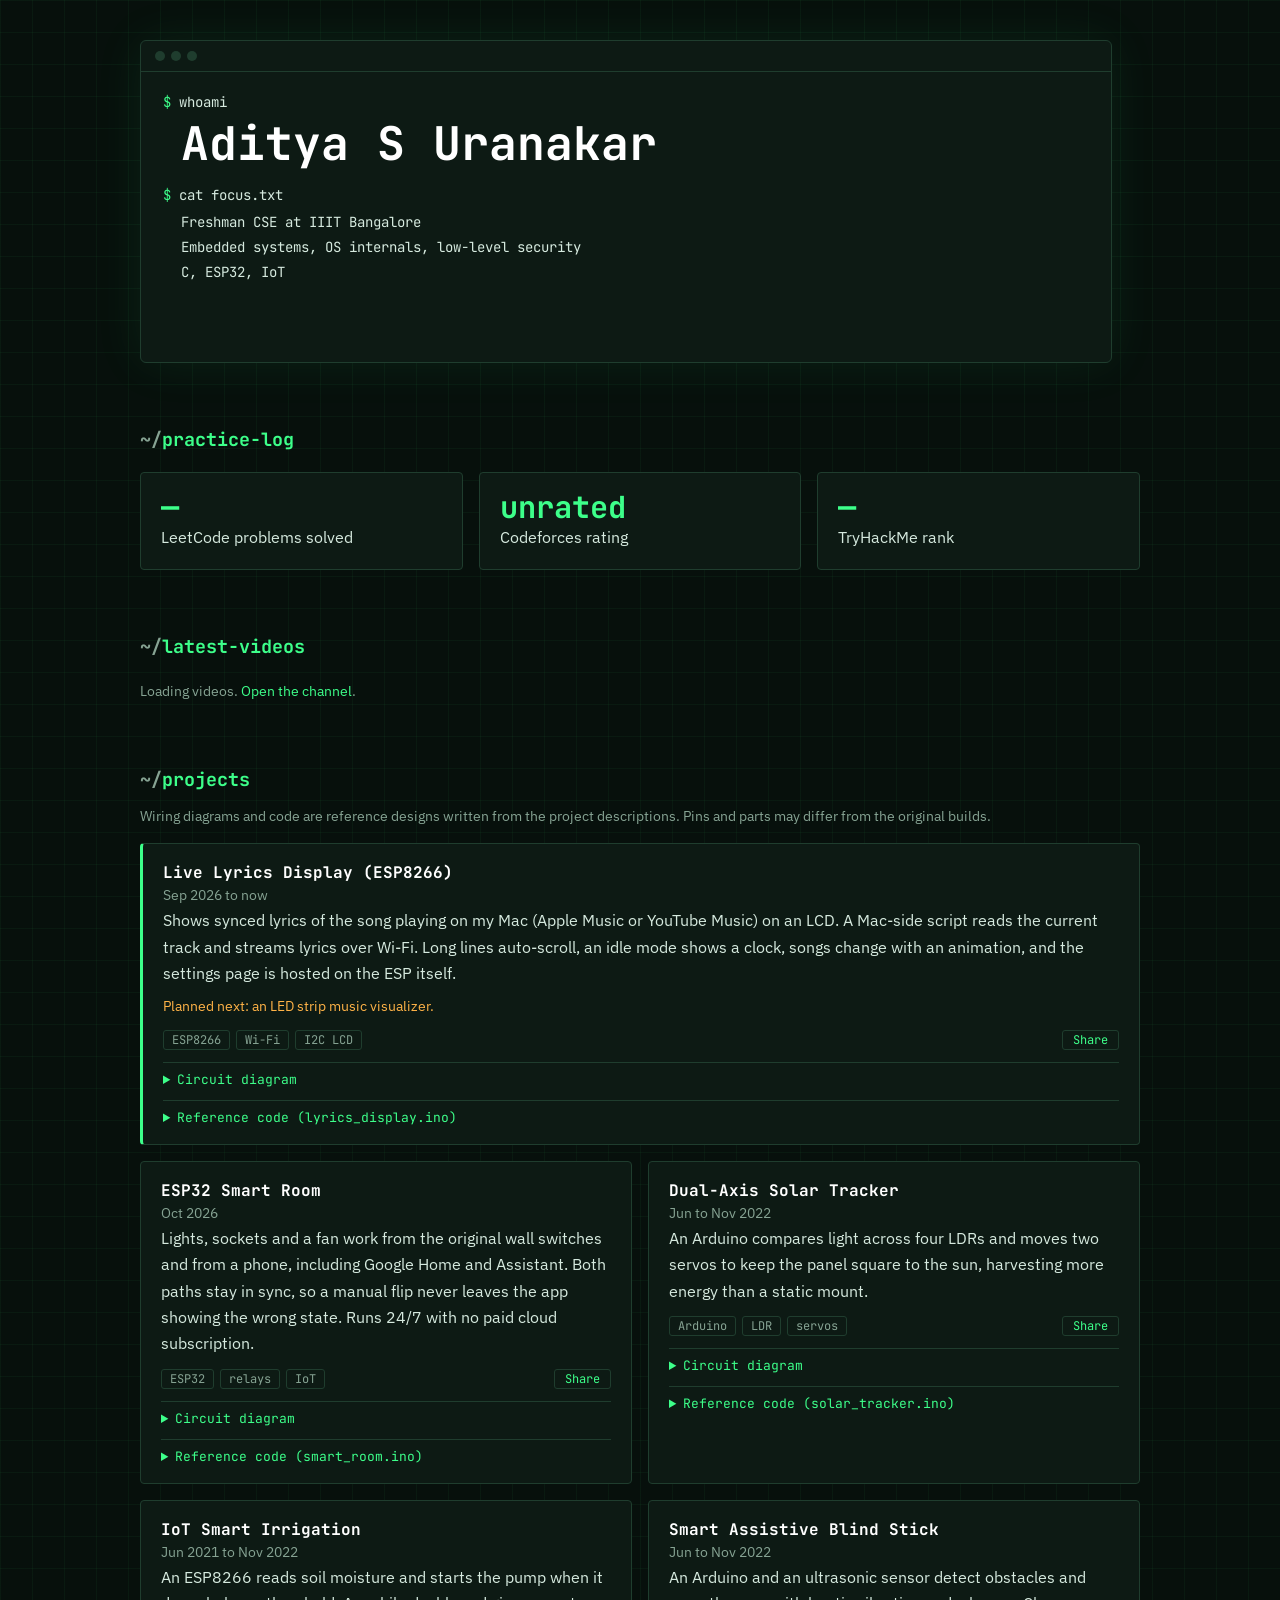
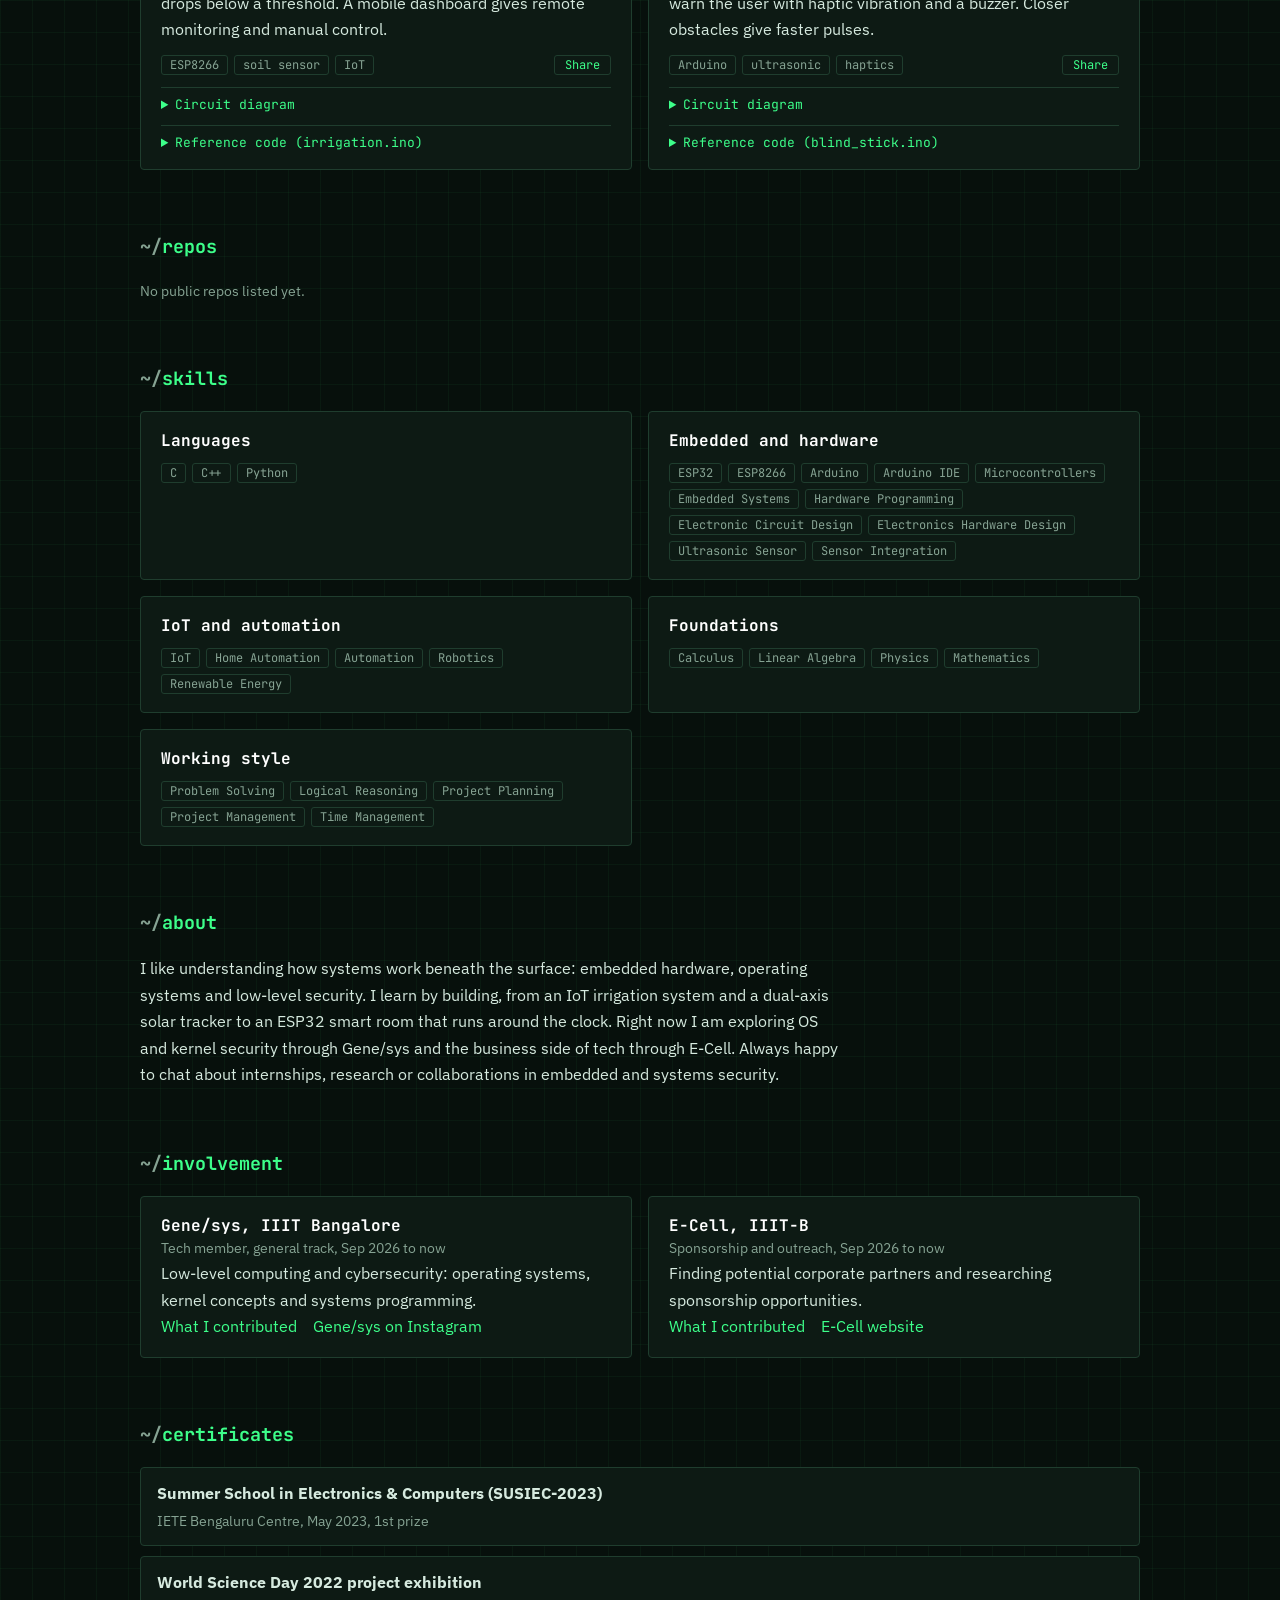
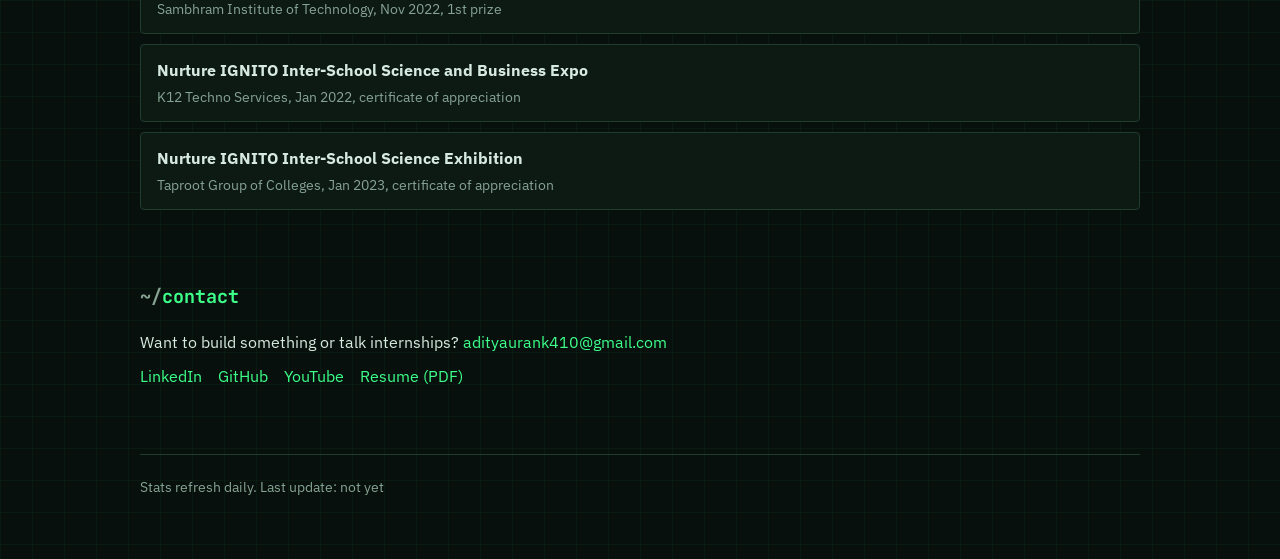
==== commit b34bd807: "Add files via upload" ====
--- a/index.html
+++ b/index.html
@@ -1,21 +1,238 @@
-<!DOCTYPE html><html lang="en"><head><meta charset="utf-8"><meta name="viewport" content="width=device-width,initial-scale=1">
-<title>Signal archive</title><meta name="description" content="Archive recording with captions."><meta property="og:title" content="Signal archive"><meta property="og:description" content="Archive recording with captions."><meta property="og:image" content="https://asuf10ppy.github.io/og-image.png"><meta name="twitter:card" content="summary_large_image">
+<!DOCTYPE html>
+<html lang="en"><head><meta charset="utf-8">
+<meta name="viewport" content="width=device-width,initial-scale=1">
+<title>Aditya S Uranakar | Embedded systems and low-level security</title>
+<meta name="description" content="Building embedded and IoT projects, learning OS internals and security.">
+<meta property="og:type" content="website"><meta property="og:url" content="https://asuf10ppy.github.io/"><meta property="og:image" content="https://asuf10ppy.github.io/og-image.png"><meta property="og:image:width" content="1200"><meta property="og:image:height" content="630"><meta name="twitter:card" content="summary_large_image"><meta name="twitter:image" content="https://asuf10ppy.github.io/og-image.png">
+<meta property="og:title" content="Aditya S Uranakar"><meta property="og:description" content="Building embedded and IoT projects, learning OS internals and security.">
 <link rel="preconnect" href="https://fonts.googleapis.com"><link rel="preconnect" href="https://fonts.gstatic.com" crossorigin>
 <link href="https://fonts.googleapis.com/css2?family=JetBrains+Mono:wght@400;700&family=IBM+Plex+Sans:wght@400;500&display=swap" rel="stylesheet">
-<link rel="stylesheet" href="../club.css"><style>.btn{display:inline-block;font:700 14px var(--mono);background:transparent;color:var(--g);border:1px solid var(--g);border-radius:3px;padding:8px 14px;cursor:pointer}.btn:hover{background:rgba(61,255,138,.1);text-decoration:none}
-input[type=text]{width:100%;max-width:400px;background:var(--panel);border:1px solid var(--line);border-radius:3px;color:var(--text);font:14px var(--mono);padding:9px 12px}
-#r{margin-top:10px;font:14px var(--mono)}#r.ok{color:var(--g)}#r.bad{color:#ff6b6b}
-pre{background:#050c09;border:1px solid var(--line);border-radius:4px;padding:12px;overflow-x:auto;font:12px/1.5 var(--mono);margin:10px 0}ol{padding-left:22px}</style></head>
+<style>
+:root{--bg:#07100c;--panel:#0d1a14;--line:#1f3d2e;--text:#d6eadf;--mute:#86a393;--g:#3dff8a;--amber:#ffb347;--mono:'JetBrains Mono',ui-monospace,Menlo,Consolas,monospace;--sans:'IBM Plex Sans',system-ui,sans-serif}
+*{box-sizing:border-box;margin:0}
+body{background:var(--bg);color:var(--text);font:16px/1.65 var(--sans);background-image:linear-gradient(rgba(61,255,138,.045) 1px,transparent 1px),linear-gradient(90deg,rgba(61,255,138,.045) 1px,transparent 1px);background-size:32px 32px}
+a{color:var(--g);text-decoration:none}a:hover{text-decoration:underline}
+:focus-visible{outline:2px solid var(--g);outline-offset:3px}
+main{max-width:1040px;margin:0 auto;padding:40px 20px 60px}
+section{padding-top:64px}
+h2{font:700 1.15rem var(--mono);color:var(--g);margin-bottom:20px}h2::before{content:"~/";color:var(--mute)}
+h3{font:700 1rem var(--mono);color:#fff}
+.mute{color:var(--mute);font-size:.9rem}
+.hero{display:grid;grid-template-columns:1fr auto;gap:28px;align-items:center}
+#photo{width:170px;height:170px;border-radius:50%;object-fit:cover;border:2px solid var(--g);box-shadow:0 0 30px rgba(61,255,138,.25)}
+.term{background:var(--panel);border:1px solid var(--line);border-radius:6px;font:14px/1.8 var(--mono);box-shadow:0 0 50px rgba(61,255,138,.08)}
+.bar{display:flex;gap:6px;padding:10px 14px;border-bottom:1px solid var(--line)}.bar i{width:10px;height:10px;border-radius:50%;background:var(--line)}
+.tb{padding:18px 22px;min-height:290px}
+.p{color:var(--g)}.out{margin:2px 0 12px 18px;color:var(--text)}
+.name{font:700 clamp(1.7rem,5vw,2.9rem)/1.15 var(--mono);color:#fff}
+.links a{margin-right:16px;display:inline-block}
+.cur{display:inline-block;width:.6em;height:1.1em;background:var(--g);vertical-align:-.2em;animation:b 1s steps(2) infinite}
+@keyframes b{50%{opacity:0}}
+.js .ln,.js .out{display:none}
+.grid{display:grid;gap:16px}.g3{grid-template-columns:repeat(3,1fr)}.g2{grid-template-columns:repeat(2,1fr)}
+.card{background:var(--panel);border:1px solid var(--line);border-radius:4px;padding:18px 20px;color:inherit;display:block}
+a.card:hover{border-color:var(--g);text-decoration:none}
+.big{font:700 1.9rem/1.1 var(--mono);color:var(--g)}
+.tags{display:flex;flex-wrap:wrap;gap:6px;margin-top:12px}.tags span{font:12px var(--mono);border:1px solid var(--line);padding:1px 8px;border-radius:3px;color:var(--mute)}
+.wide{grid-column:1/-1;border-left:3px solid var(--g)}
+.next{color:var(--amber);font-size:.9rem;margin-top:8px}
+.vids{grid-template-columns:repeat(auto-fill,minmax(230px,1fr))}
+.vids img{width:100%;aspect-ratio:16/9;object-fit:cover;border-radius:3px;display:block;margin-bottom:10px;border:1px solid var(--line)}
+.vids .t{font-size:.92rem;line-height:1.4}
+ul.l{list-style:none;padding:0}ul.l li{padding:8px 0;border-bottom:1px solid var(--line)}ul.l li:last-child{border:0}
+footer{margin-top:64px;padding-top:20px;border-top:1px solid var(--line)}
+@media(max-width:760px){.hero{grid-template-columns:1fr}#photo{order:-1;width:120px;height:120px}.g3,.g2{grid-template-columns:1fr}section{padding-top:48px}.tb{min-height:340px}}
+@media(prefers-reduced-motion:reduce){.cur{animation:none}}
+.js .live{display:none;margin-top:6px}
+.chips{display:flex;flex-wrap:wrap;gap:8px;margin:4px 0 12px 18px}
+.chips button{font:12px var(--mono);background:transparent;color:var(--g);border:1px solid var(--line);border-radius:3px;padding:4px 10px;cursor:pointer}
+.chips button:hover{border-color:var(--g)}
+#tf{display:flex;gap:8px;align-items:center}
+#ti{flex:1;min-width:0;background:transparent;border:0;outline:0;color:var(--text);font:14px var(--mono);caret-color:var(--g)}
+#tout .o{margin:0 0 2px 18px}
+details{margin-top:12px;border-top:1px solid var(--line);padding-top:8px}
+summary{cursor:pointer;font:13px var(--mono);color:var(--g)}
+.dg{overflow-x:auto;margin-top:10px}.dg svg{min-width:620px;width:100%;height:auto}
+pre{background:#050c09;border:1px solid var(--line);border-radius:4px;padding:12px;overflow-x:auto;margin-top:10px;font:12px/1.5 var(--mono)}
+.pt{fill:#0d1a14;stroke:#2a5a43}.pn{fill:#fff;font:700 12px var(--mono)}.pl{fill:#86a393;font:11px var(--mono)}.dot{fill:#3dff8a}
+.w{fill:none;stroke-width:2}.w.p{stroke:#ff6b6b}.w.g{stroke:#86a393}.w.s{stroke:#3dff8a}
+.cp{font:12px var(--mono);background:transparent;color:var(--g);border:1px solid var(--line);border-radius:3px;padding:1px 10px;cursor:pointer;margin-left:auto}.cp:hover{border-color:var(--g)}
+.cert{display:flex;flex-direction:column;align-items:flex-start;gap:2px;width:100%;text-align:left;background:var(--panel);border:1px solid var(--line);border-radius:4px;padding:12px 16px;margin-bottom:10px;color:var(--text);font:inherit;cursor:pointer}.cert:hover{border-color:var(--g)}
+dialog{background:var(--panel);color:var(--text);border:1px solid var(--line);border-radius:6px;padding:12px;max-width:min(94vw,1100px);margin:auto}dialog::backdrop{background:rgba(0,0,0,.82)}dialog img{max-width:100%;max-height:78vh;display:block;margin:10px auto}
+</style></head>
 <body><main>
-<h1>Signal archive</h1><p class="mute">Archive recording, 40:00. Captions are on.</p>
-<div class="card"><div id="cap" aria-live="polite" style="min-height:3em;font:16px var(--mono)">(no captions)</div>
-<input type="range" id="s" min="0" max="2400" value="0" style="width:100%;margin-top:14px" aria-label="Timeline">
-<div class="mute" style="margin-top:6px"><span id="t">00:00</span> / 40:00</div>
-<p style="margin-top:12px"><label>Go to <input type="text" id="g" placeholder="mm:ss" style="max-width:120px"></label></p></div>
-</main><script>
-const $=s=>document.querySelector(s),K="Cicada3301{e945029e9e0fe5cc}";
-const f=n=>String(Math.floor(n/60)).padStart(2,'0')+':'+String(n%60).padStart(2,'0');
-function at(n){n=Math.max(0,Math.min(2400,n|0));$('#s').value=n;$('#t').textContent=f(n);$('#cap').textContent=(n>=1981&&n<1985)?K:'(no captions)'}
-$('#s').oninput=e=>at(+e.target.value);
-$('#g').onchange=e=>{const m=e.target.value.match(/^(\d{1,2}):(\d{2})$/);if(m)at(+m[1]*60+ +m[2])};
+<header class="hero">
+ <div class="term"><div class="bar"><i></i><i></i><i></i></div><div class="tb">
+  <div class="ln"><span class="p">$</span> <span class="cmd">whoami</span></div>
+  <div class="out"><h1 class="name">Aditya S Uranakar</h1></div>
+  <div class="ln"><span class="p">$</span> <span class="cmd">cat focus.txt</span></div>
+  <div class="out">Freshman CSE at IIIT Bangalore<br>Embedded systems, OS internals, low-level security<br>C, ESP32, IoT</div>
+  <div class="ln"><span class="p">$</span> <span class="cmd">ls links</span></div>
+  <div class="out links"><a href="https://www.linkedin.com/in/asuf10ppy/">linkedin</a><a href="https://github.com/asuf10ppy">github</a><a href="https://www.youtube.com/@asuf10ppy">youtube</a><a href="resume.pdf">resume</a><a href="mailto:adityaurank410@gmail.com">email</a><a href="#" id="share">share</a></div>
+  <div class="live" id="live"><div class="chips" id="chips"></div><div id="tout"></div><form id="tf" autocomplete="off"><span class="p">$</span><input id="ti" aria-label="Type a command" placeholder="type a command, try help" autocapitalize="off" spellcheck="false"></form></div>
+ </div></div>
+ <img id="photo" src="photo.jpg" alt="Aditya S Uranakar" hidden onload="this.hidden=false">
+</header>
+
+<section><h2>practice-log</h2>
+ <div class="grid g3">
+  <a class="card" href="https://leetcode.com/u/asuf10ppy/"><div class="big" id="lc">&mdash;</div><div>LeetCode problems solved</div><div class="mute" id="lc2"></div></a>
+  <a class="card" href="https://codeforces.com/profile/asuf10ppy"><div class="big" id="cf">&mdash;</div><div>Codeforces rating</div><div class="mute" id="cf2"></div></a>
+  <a class="card" href="https://tryhackme.com/p/asuf10ppy"><div class="big" id="thm">&mdash;</div><div>TryHackMe rank</div><div class="mute" id="thm2"></div></a>
+ </div>
+</section>
+
+<section><h2>latest-videos</h2>
+ <div class="grid vids" id="vids"><p class="mute">Loading videos. <a href="https://www.youtube.com/@asuf10ppy">Open the channel</a>.</p></div>
+</section>
+
+<section><h2>projects</h2>
+ <p class="mute" style="margin:-8px 0 16px">Wiring diagrams and code are reference designs written from the project descriptions. Pins and parts may differ from the original builds.</p>
+ <div class="grid g2" id="projects"></div>
+</section>
+
+<section><h2>repos</h2>
+ <div class="grid g2" id="repos"><p class="mute">No public repos listed yet.</p></div>
+</section>
+
+<section><h2>skills</h2>
+ <div class="grid g2" id="skills"></div>
+</section>
+
+<section><h2>about</h2>
+ <p style="max-width:70ch">I like understanding how systems work beneath the surface: embedded hardware, operating systems and low-level security. I learn by building, from an IoT irrigation system and a dual-axis solar tracker to an ESP32 smart room that runs around the clock. Right now I am exploring OS and kernel security through Gene/sys and the business side of tech through E-Cell. Always happy to chat about internships, research or collaborations in embedded and systems security.</p>
+</section>
+
+<section id="involvement"><h2>involvement</h2>
+ <div class="grid g2">
+  <div class="card"><h3>Gene/sys, IIIT Bangalore</h3><div class="mute">Tech member, general track, Sep 2026 to now</div><p>Low-level computing and cybersecurity: operating systems, kernel concepts and systems programming.</p><p class="links"><a href="genesys.html">What I contributed</a><a href="https://www.instagram.com/genesys_iiitb/" target="_blank" rel="noopener">Gene/sys on Instagram</a></p></div>
+  <div class="card"><h3>E-Cell, IIIT-B</h3><div class="mute">Sponsorship and outreach, Sep 2026 to now</div><p>Finding potential corporate partners and researching sponsorship opportunities.</p><p class="links"><a href="ecell.html">What I contributed</a><a href="https://www.iiitb.ac.in/ecell" target="_blank" rel="noopener">E-Cell website</a></p></div>
+ </div>
+</section>
+
+<section><h2>certificates</h2>
+ <div id="certs"></div>
+</section>
+
+<section><h2>contact</h2>
+ <p>Want to build something or talk internships? <a href="mailto:adityaurank410@gmail.com">adityaurank410@gmail.com</a></p>
+ <p class="links" style="margin-top:8px"><a href="https://www.linkedin.com/in/asuf10ppy/">LinkedIn</a><a href="https://github.com/asuf10ppy">GitHub</a><a href="https://www.youtube.com/@asuf10ppy">YouTube</a><a href="resume.pdf">Resume (PDF)</a></p>
+</section>
+<footer class="mute">Stats refresh daily. Last update: <span id="upd">not yet</span></footer>
+</main>
+<script src="projects.js"></script>
+<script>
+document.documentElement.classList.add('js');
+const $=s=>document.querySelector(s),rm=matchMedia('(prefers-reduced-motion:reduce)').matches,sleep=ms=>new Promise(r=>setTimeout(r,ms));
+async function boot(){
+ const ln=[...document.querySelectorAll('.ln')],out=[...document.querySelectorAll('.out')];
+ for(let i=0;i<ln.length;i++){
+  ln[i].style.display='block';const c=ln[i].querySelector('.cmd'),t=c.textContent;
+  if(!rm){c.textContent='';for(const ch of t){c.textContent+=ch;await sleep(55)}await sleep(200)}
+  out[i].style.display='block';if(!rm)await sleep(350);
+ }
+ $('#live').style.display='block';run('help');
+}
+function count(el,v){
+ if(typeof v!=='number'){el.textContent=v??'\u2014';return}
+ if(rm){el.textContent=v.toLocaleString();return}
+ const t0=performance.now();(function f(t){const k=Math.min((t-t0)/1200,1);el.textContent=Math.round(v*(1-Math.pow(1-k,3))).toLocaleString();if(k<1)requestAnimationFrame(f)})(t0);
+}
+async function stats(){
+ try{
+  const s=S=await (await fetch('stats.json?'+Date.now())).json(),lc=s.leetcode||{},cf=s.codeforces||{},th=s.tryhackme||{};
+  count($('#lc'),lc.solved);
+  if(lc.easy!=null)$('#lc2').textContent=`${lc.easy} easy, ${lc.medium} medium, ${lc.hard} hard`;
+  count($('#cf'),cf.rating??'unrated');
+  $('#cf2').textContent=[cf.rank,cf.maxRating?'max '+cf.maxRating:'',cf.solved!=null?cf.solved+' solved':''].filter(Boolean).join(', ');
+  count($('#thm'),th.rank);
+  $('#thm2').textContent=[th.rooms!=null?th.rooms+' rooms':'',th.badges!=null?th.badges+' badges':''].filter(Boolean).join(', ');
+  if(s.updated)$('#upd').textContent=new Date(s.updated).toLocaleDateString(undefined,{day:'numeric',month:'short',year:'numeric'});
+  const v=$('#vids');
+  if(s.youtube&&s.youtube.length){
+   v.innerHTML='';
+   s.youtube.forEach(y=>{
+    const a=document.createElement('a');a.className='card';a.href='https://www.youtube.com/watch?v='+encodeURIComponent(y.id);
+    const im=document.createElement('img');im.loading='lazy';im.alt='';im.src='https://i.ytimg.com/vi/'+encodeURIComponent(y.id)+'/hqdefault.jpg';
+    const t=document.createElement('div');t.className='t';t.textContent=y.title;
+    const d=document.createElement('div');d.className='mute';d.textContent=y.published||'';
+    a.append(im,t,d);v.append(a);
+   });
+  }
+  const rp=s.github||[],rb=$('#repos');
+  if(rp.length){rb.innerHTML='';rp.forEach(r=>{
+   const a=document.createElement('a');a.className='card';a.href=r.url;a.target='_blank';a.rel='noopener';
+   const h=document.createElement('h3');h.textContent=r.name;
+   const q=document.createElement('p');q.textContent=r.description||'No description yet.';
+   const m=document.createElement('div');m.className='tags';
+   [r.language,r.stars?r.stars+' stars':''].filter(Boolean).forEach(t=>{const e=document.createElement('span');e.textContent=t;m.append(e)});
+   a.append(h,q,m);rb.append(a)})}
+ }catch(e){console.warn('stats.json not loaded',e)}
+}
+let S={},SKILLS={};
+const A=(t,h)=>{const a=document.createElement('a');a.textContent=t;a.href=h;return a};
+function diagram(d){
+ const X=[10,270,540],W=[130,140,130],R=22,P={},cy=[10,10,10];let g='',w='';
+ d.parts.forEach((p,k)=>{
+  const c=p.c,isL=s=>c==2||s[0]=='<',nl=p.pins.filter(isL).length,h=Math.max(nl,p.pins.length-nl,1)*R+30,y=cy[c];cy[c]+=h+18;
+  g+=`<rect class="pt" x="${X[c]}" y="${y}" width="${W[c]}" height="${h}" rx="4"/><text class="pn" x="${X[c]+W[c]/2}" y="${y+17}" text-anchor="middle">${p.n}</text>`;
+  let a=0,b=0;
+  p.pins.forEach(s=>{const L=isL(s),i=L?a++:b++,x=L?X[c]:X[c]+W[c],yy=y+36+i*R;P[k+'|'+s]=[x,yy];
+   g+=`<circle class="dot" cx="${x}" cy="${yy}" r="3.5"/><text class="pl" x="${x+(L?8:-8)}" y="${yy+4}" text-anchor="${L?'start':'end'}">${s.replace('<','')}</text>`});
+ });
+ d.wires.forEach((e,i)=>{const a=P[e[0]+'|'+e[1]],b=P[e[2]+'|'+e[3]],m=a[0]+(b[0]-a[0])*(.3+.13*(i%4));
+  w+=`<path class="w ${e[4]}" d="M${a[0]} ${a[1]}H${m}V${b[1]}H${b[0]}"/>`});
+ return `<svg viewBox="0 0 680 ${Math.max(...cy)}" role="img" aria-label="Wiring diagram">${w}${g}</svg>`;
+}
+function renderProjects(){
+ const box=$('#projects');
+ PROJECTS.forEach((p,i)=>{
+  const a=document.createElement('article');a.className='card'+(i?'':' wide');a.id=p.id;
+  a.innerHTML=`<h3>${p.title}</h3><div class="mute">${p.date}</div><p>${p.desc}</p>${p.next?`<div class="next">${p.next}</div>`:''}<div class="tags">${p.tags.map(t=>`<span>${t}</span>`).join('')}<button class="cp" type="button">Share</button></div><details><summary>Circuit diagram</summary><div class="dg">${diagram(p.d)}</div><p class="mute">${p.note}</p></details><details><summary>Reference code (${p.file})</summary><pre><code></code></pre></details>`;
+  a.querySelector('code').textContent=p.code;
+  a.querySelector('.cp').onclick=async e=>{const b=e.currentTarget,m=await shareLink(location.origin+location.pathname+'#'+p.id);b.textContent=m;setTimeout(()=>b.textContent='Share',2200)};
+  box.append(a);
+ });
+}
+if(typeof PROJECTS!=='undefined')renderProjects();
+fetch('skills.json').then(r=>r.json()).then(k=>{SKILLS=k;const b=$('#skills');
+ Object.entries(k).forEach(([g,v])=>{const c=document.createElement('div');c.className='card';const h=document.createElement('h3');h.textContent=g;const t=document.createElement('div');t.className='tags';
+  v.forEach(s=>{const e=document.createElement('span');e.textContent=s;t.append(e)});c.append(h,t);b.append(c)})}).catch(()=>{});
+async function shareLink(url=location.origin+location.pathname){
+ const d={title:document.title,text:'Aditya S Uranakar: embedded and IoT projects',url};
+ try{if(navigator.share){await navigator.share(d);return 'Shared'}await navigator.clipboard.writeText(url);return 'Link copied'}
+ catch(e){return e.name==='AbortError'?'Share cancelled':'Copy this link: '+url}
+}
+$('#share').onclick=async e=>{e.preventDefault();const l=e.currentTarget,m=await shareLink();l.textContent=m;setTimeout(()=>l.textContent='share',2200)};
+const ABOUT='Freshman CSE at IIIT Bangalore. I learn by building: ESP32 and ESP8266 projects, Arduino robots, and now OS and kernel security through Gene/sys. Open to internships and research in embedded and systems security.';
+const CM={
+ help:()=>['Commands: help, about, projects, skills, stats, videos, resume, contact, repos, share, clear'],
+ about:()=>[ABOUT],
+ projects:()=>typeof PROJECTS==='undefined'?['No projects loaded.']:PROJECTS.map(p=>[A(p.title,'#'+p.id),' ('+p.date+')']),
+ skills:()=>Object.keys(SKILLS).length?Object.entries(SKILLS).map(([k,v])=>k+': '+v.join(', ')):['Skills not loaded yet.'],
+ stats:()=>['LeetCode solved: '+(S.leetcode?.solved??'n/a'),'Codeforces rating: '+(S.codeforces?.rating??'unrated'),'TryHackMe rank: '+(S.tryhackme?.rank??'n/a')],
+ videos:()=>(S.youtube||[]).length?S.youtube.slice(0,3).map(y=>[A(y.title,'https://www.youtube.com/watch?v='+y.id)]):['No videos loaded yet.'],
+ resume:()=>[A('Open resume.pdf','resume.pdf')],
+ contact:()=>[[A('adityaurank410@gmail.com','mailto:adityaurank410@gmail.com')],[A('LinkedIn','https://www.linkedin.com/in/asuf10ppy/'),' ',A('GitHub','https://github.com/asuf10ppy'),' ',A('YouTube','https://www.youtube.com/@asuf10ppy')]],
+ repos:()=>(S.github||[]).length?S.github.map(r=>[A(r.name,r.url),r.description?' - '+r.description:'']):['No repos loaded yet.'],
+ share:()=>{shareLink().then(m=>put(m));return []}
+};
+function put(...x){const d=document.createElement('div');d.className='o';x.forEach(n=>d.append(n));$('#tout').append(d)}
+function run(c){
+ c=c.trim().toLowerCase();if(!c)return;
+ if(c=='clear'){$('#tout').innerHTML='';return}
+ const p=document.createElement('span');p.className='p';p.textContent='$ ';put(p,c);
+ (CM[c]?CM[c]():['command not found: '+c+'. Try help.']).forEach(l=>put(...[].concat(l)));
+}
+Object.keys(CM).forEach(k=>{const b=document.createElement('button');b.type='button';b.textContent=k;b.onclick=()=>run(k);$('#chips').append(b)});
+$('#tf').onsubmit=e=>{e.preventDefault();run($('#ti').value);$('#ti').value=''};
+
+const lb=document.createElement('dialog');lb.innerHTML='<button type="button" class="cp x">Close</button><img alt=""><p class="mute"></p>';document.body.append(lb);
+lb.onclick=e=>{if(e.target===lb||e.target.classList.contains('x'))lb.close()};
+const addCert=c=>{const b=document.createElement('button');b.type='button';b.className='cert';
+ const t=document.createElement('b');t.textContent=c.t;const m=document.createElement('span');m.className='mute';m.textContent=c.o+', '+c.n;b.append(t,m);
+ b.onclick=()=>{const i=lb.querySelector('img');i.src=c.f;i.alt='Certificate: '+c.t;lb.querySelector('p').textContent=c.t+', '+c.o;lb.showModal()};
+ $('#certs').append(b)};
+fetch('certs.json').then(r=>r.json()).then(a=>a.forEach(addCert)).catch(()=>{});
+boot();stats();
 </script></body></html>
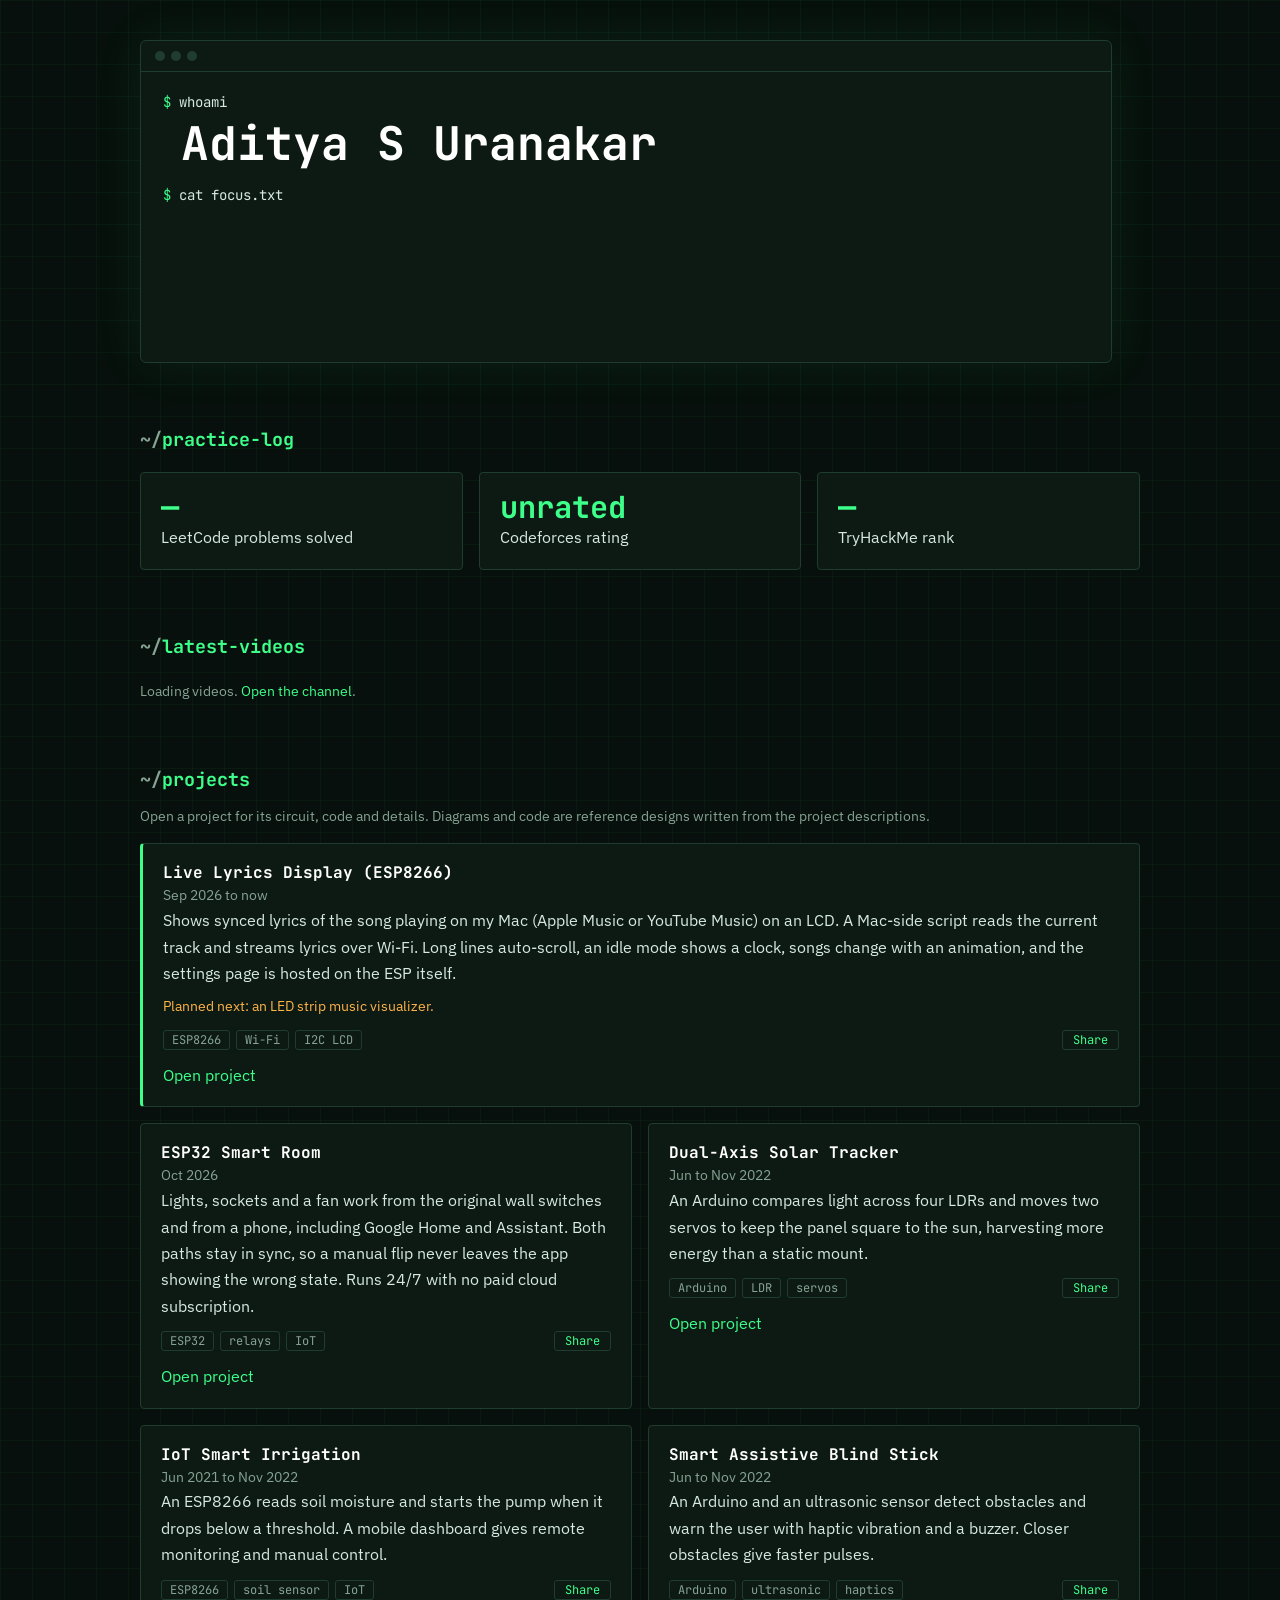
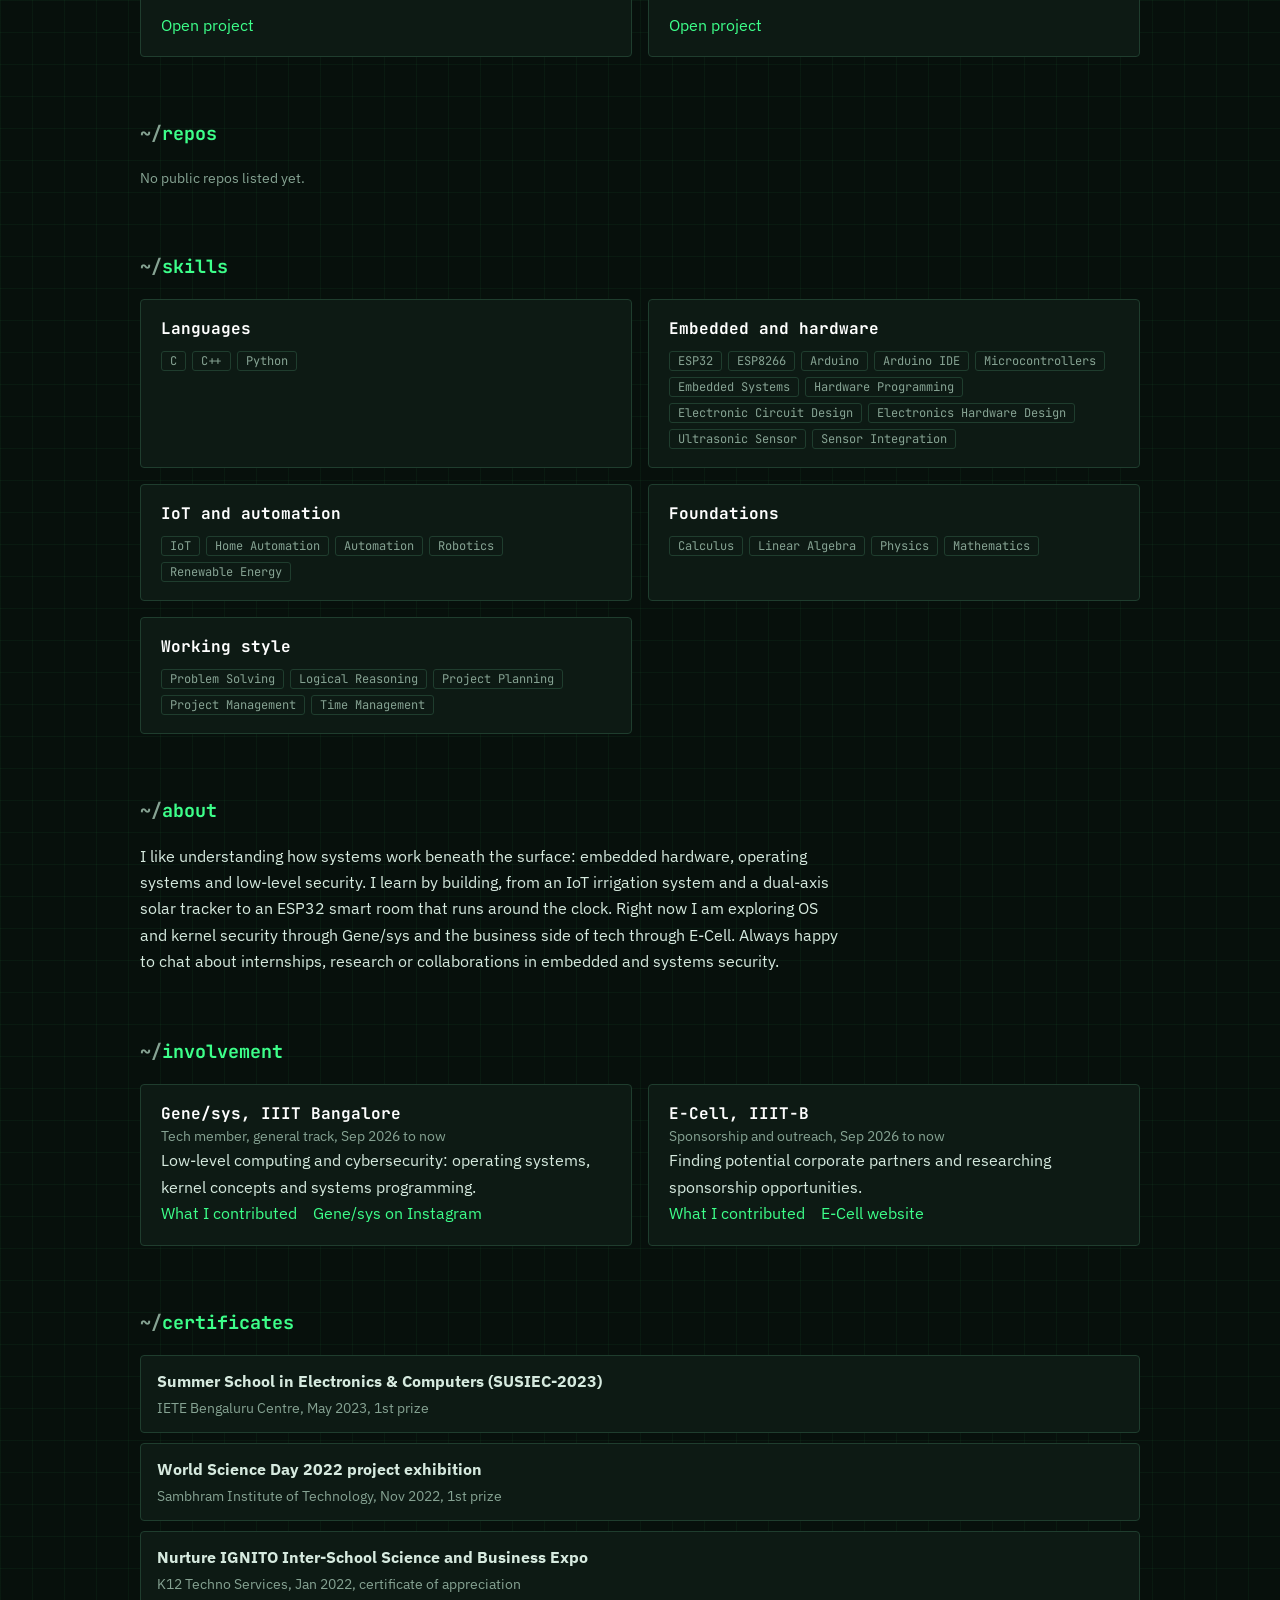
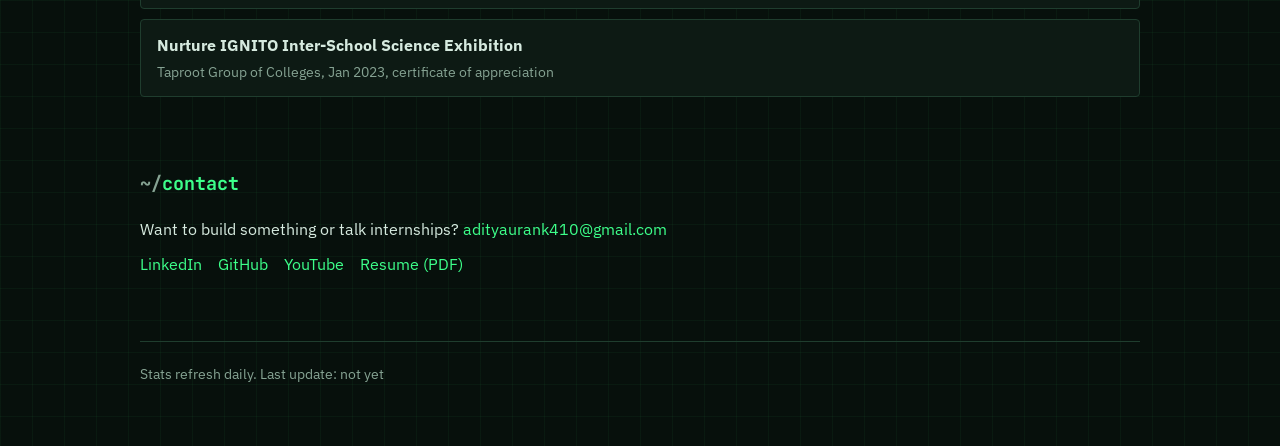
==== commit f4baccbb: "Add files via upload" ====
--- a/index.html
+++ b/index.html
@@ -59,7 +59,7 @@
 .cp{font:12px var(--mono);background:transparent;color:var(--g);border:1px solid var(--line);border-radius:3px;padding:1px 10px;cursor:pointer;margin-left:auto}.cp:hover{border-color:var(--g)}
 .cert{display:flex;flex-direction:column;align-items:flex-start;gap:2px;width:100%;text-align:left;background:var(--panel);border:1px solid var(--line);border-radius:4px;padding:12px 16px;margin-bottom:10px;color:var(--text);font:inherit;cursor:pointer}.cert:hover{border-color:var(--g)}
 dialog{background:var(--panel);color:var(--text);border:1px solid var(--line);border-radius:6px;padding:12px;max-width:min(94vw,1100px);margin:auto}dialog::backdrop{background:rgba(0,0,0,.82)}dialog img{max-width:100%;max-height:78vh;display:block;margin:10px auto}
-</style></head>
+</style><link rel="stylesheet" href="motion.css"><script src="motion.js" defer></script></head>
 <body><main>
 <header class="hero">
  <div class="term"><div class="bar"><i></i><i></i><i></i></div><div class="tb">
@@ -87,7 +87,7 @@
 </section>
 
 <section><h2>projects</h2>
- <p class="mute" style="margin:-8px 0 16px">Wiring diagrams and code are reference designs written from the project descriptions. Pins and parts may differ from the original builds.</p>
+ <p class="mute" style="margin:-8px 0 16px">Open a project for its circuit, code and details. Diagrams and code are reference designs written from the project descriptions.</p>
  <div class="grid g2" id="projects"></div>
 </section>
 
@@ -120,7 +120,6 @@
 </section>
 <footer class="mute">Stats refresh daily. Last update: <span id="upd">not yet</span></footer>
 </main>
-<script src="projects.js"></script>
 <script>
 document.documentElement.classList.add('js');
 const $=s=>document.querySelector(s),rm=matchMedia('(prefers-reduced-motion:reduce)').matches,sleep=ms=>new Promise(r=>setTimeout(r,ms));
@@ -171,30 +170,18 @@
 }
 let S={},SKILLS={};
 const A=(t,h)=>{const a=document.createElement('a');a.textContent=t;a.href=h;return a};
-function diagram(d){
- const X=[10,270,540],W=[130,140,130],R=22,P={},cy=[10,10,10];let g='',w='';
- d.parts.forEach((p,k)=>{
-  const c=p.c,isL=s=>c==2||s[0]=='<',nl=p.pins.filter(isL).length,h=Math.max(nl,p.pins.length-nl,1)*R+30,y=cy[c];cy[c]+=h+18;
-  g+=`<rect class="pt" x="${X[c]}" y="${y}" width="${W[c]}" height="${h}" rx="4"/><text class="pn" x="${X[c]+W[c]/2}" y="${y+17}" text-anchor="middle">${p.n}</text>`;
-  let a=0,b=0;
-  p.pins.forEach(s=>{const L=isL(s),i=L?a++:b++,x=L?X[c]:X[c]+W[c],yy=y+36+i*R;P[k+'|'+s]=[x,yy];
-   g+=`<circle class="dot" cx="${x}" cy="${yy}" r="3.5"/><text class="pl" x="${x+(L?8:-8)}" y="${yy+4}" text-anchor="${L?'start':'end'}">${s.replace('<','')}</text>`});
- });
- d.wires.forEach((e,i)=>{const a=P[e[0]+'|'+e[1]],b=P[e[2]+'|'+e[3]],m=a[0]+(b[0]-a[0])*(.3+.13*(i%4));
-  w+=`<path class="w ${e[4]}" d="M${a[0]} ${a[1]}H${m}V${b[1]}H${b[0]}"/>`});
- return `<svg viewBox="0 0 680 ${Math.max(...cy)}" role="img" aria-label="Wiring diagram">${w}${g}</svg>`;
-}
+let PROJECTS=[];
+const esc=s=>String(s).replace(/[&<>"]/g,c=>({'&':'&amp;','<':'&lt;','>':'&gt;','"':'&quot;'}[c]));
 function renderProjects(){
  const box=$('#projects');
  PROJECTS.forEach((p,i)=>{
   const a=document.createElement('article');a.className='card'+(i?'':' wide');a.id=p.id;
-  a.innerHTML=`<h3>${p.title}</h3><div class="mute">${p.date}</div><p>${p.desc}</p>${p.next?`<div class="next">${p.next}</div>`:''}<div class="tags">${p.tags.map(t=>`<span>${t}</span>`).join('')}<button class="cp" type="button">Share</button></div><details><summary>Circuit diagram</summary><div class="dg">${diagram(p.d)}</div><p class="mute">${p.note}</p></details><details><summary>Reference code (${p.file})</summary><pre><code></code></pre></details>`;
-  a.querySelector('code').textContent=p.code;
-  a.querySelector('.cp').onclick=async e=>{const b=e.currentTarget,m=await shareLink(location.origin+location.pathname+'#'+p.id);b.textContent=m;setTimeout(()=>b.textContent='Share',2200)};
+  a.innerHTML=`<h3>${esc(p.title)}</h3><div class="mute">${esc(p.date)}</div><p>${esc(p.desc)}</p>${p.next?`<div class="next">${esc(p.next)}</div>`:''}<div class="tags">${p.tags.map(t=>`<span>${esc(t)}</span>`).join('')}<button class="cp" type="button">Share</button></div><p class="links" style="margin-top:12px"><a href="project.html?p=${encodeURIComponent(p.id)}">Open project</a></p>`;
+  a.querySelector('.cp').onclick=async e=>{const b=e.currentTarget,m=await shareLink(new URL('project.html?p='+p.id,location.href).href);b.textContent=m;setTimeout(()=>b.textContent='Share',2200)};
   box.append(a);
  });
 }
-if(typeof PROJECTS!=='undefined')renderProjects();
+fetch('projects.json').then(r=>r.json()).then(a=>{PROJECTS=a;renderProjects()}).catch(()=>{});
 fetch('skills.json').then(r=>r.json()).then(k=>{SKILLS=k;const b=$('#skills');
  Object.entries(k).forEach(([g,v])=>{const c=document.createElement('div');c.className='card';const h=document.createElement('h3');h.textContent=g;const t=document.createElement('div');t.className='tags';
   v.forEach(s=>{const e=document.createElement('span');e.textContent=s;t.append(e)});c.append(h,t);b.append(c)})}).catch(()=>{});
@@ -208,7 +195,7 @@
 const CM={
  help:()=>['Commands: help, about, projects, skills, stats, videos, resume, contact, repos, share, clear'],
  about:()=>[ABOUT],
- projects:()=>typeof PROJECTS==='undefined'?['No projects loaded.']:PROJECTS.map(p=>[A(p.title,'#'+p.id),' ('+p.date+')']),
+ projects:()=>typeof PROJECTS==='undefined'?['No projects loaded.']:PROJECTS.map(p=>[A(p.title,'project.html?p='+p.id),' ('+p.date+')']),
  skills:()=>Object.keys(SKILLS).length?Object.entries(SKILLS).map(([k,v])=>k+': '+v.join(', ')):['Skills not loaded yet.'],
  stats:()=>['LeetCode solved: '+(S.leetcode?.solved??'n/a'),'Codeforces rating: '+(S.codeforces?.rating??'unrated'),'TryHackMe rank: '+(S.tryhackme?.rank??'n/a')],
  videos:()=>(S.youtube||[]).length?S.youtube.slice(0,3).map(y=>[A(y.title,'https://www.youtube.com/watch?v='+y.id)]):['No videos loaded yet.'],
--- a/motion.css
+++ b/motion.css
@@ -0,0 +1,20 @@
+@view-transition{navigation:auto}
+@media(prefers-reduced-motion:no-preference){
+html{scroll-behavior:smooth}
+body{animation:fi .6s ease both}@keyframes fi{from{opacity:0}}
+.term{animation:glow 6s ease-in-out infinite}@keyframes glow{50%{box-shadow:0 0 60px rgba(61,255,138,.15)}}
+main a:not(.card):not(.btn){background:linear-gradient(currentColor,currentColor) 0 100%/0 1px no-repeat;transition:background-size .3s ease}
+main a:not(.card):not(.btn):hover{background-size:100% 1px;text-decoration:none}
+.card,.cert{transition:opacity .6s ease,transform .6s ease,border-color .25s ease,box-shadow .25s ease}
+.rv h2{opacity:0;transition:opacity .6s ease}.rv.in h2{opacity:1}
+.rv .card,.rv .cert,.rv li{opacity:0;transform:translateY(14px)}
+.rv.in .card,.rv.in .cert,.rv.in li{opacity:1;transform:none}
+.rv.in .card:hover,.rv.in .cert:hover{transform:translateY(-3px);box-shadow:0 10px 32px rgba(61,255,138,.08);transition-delay:0s}
+.rv.in .card:nth-child(2),.rv.in .cert:nth-child(2),.rv.in li:nth-child(2){transition-delay:0.07s}
+.rv.in .card:nth-child(3),.rv.in .cert:nth-child(3),.rv.in li:nth-child(3){transition-delay:0.14s}
+.rv.in .card:nth-child(4),.rv.in .cert:nth-child(4),.rv.in li:nth-child(4){transition-delay:0.21s}
+.rv.in .card:nth-child(5),.rv.in .cert:nth-child(5),.rv.in li:nth-child(5){transition-delay:0.28s}
+.rv.in .card:nth-child(6),.rv.in .cert:nth-child(6),.rv.in li:nth-child(6){transition-delay:0.35s}
+.rv.in .card:nth-child(7),.rv.in .cert:nth-child(7),.rv.in li:nth-child(7){transition-delay:0.42s}
+.w{stroke-dasharray:1;stroke-dashoffset:1;animation:dr 1.6s .3s ease forwards}@keyframes dr{to{stroke-dashoffset:0}}
+}
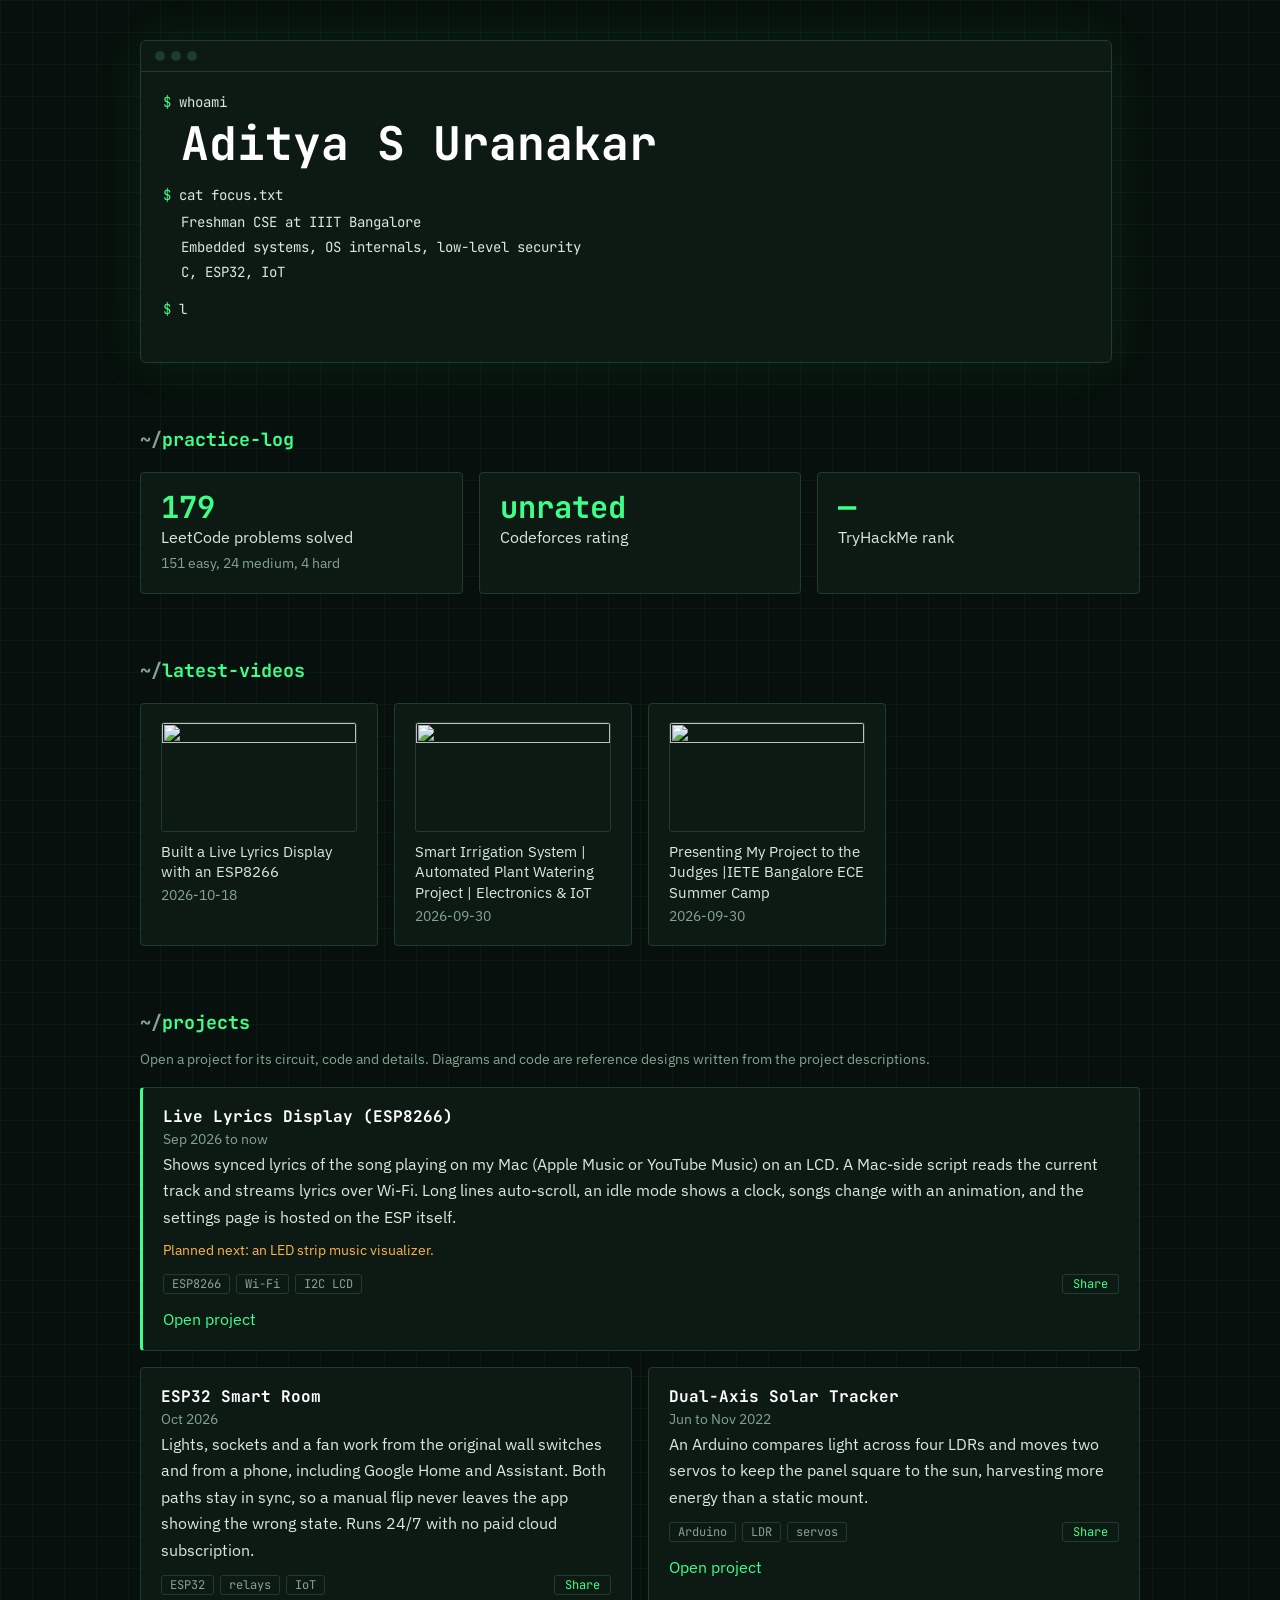
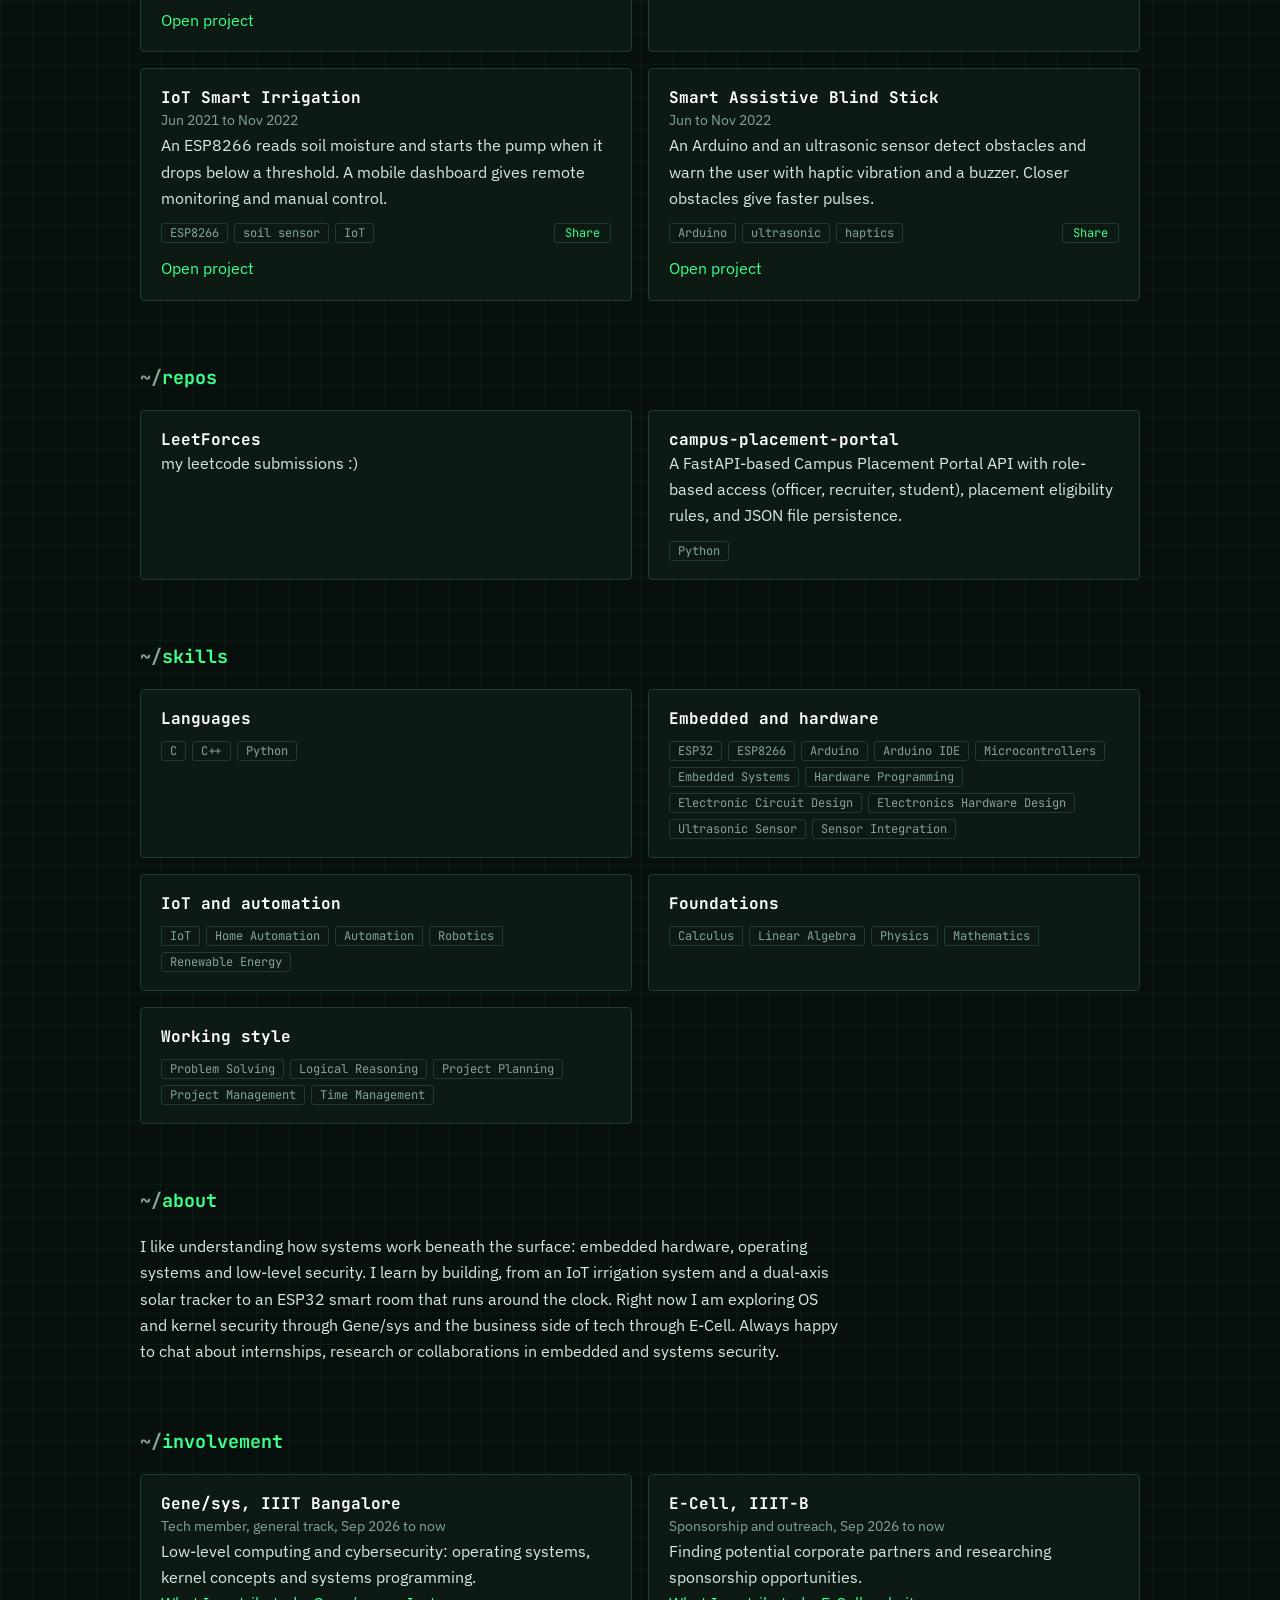
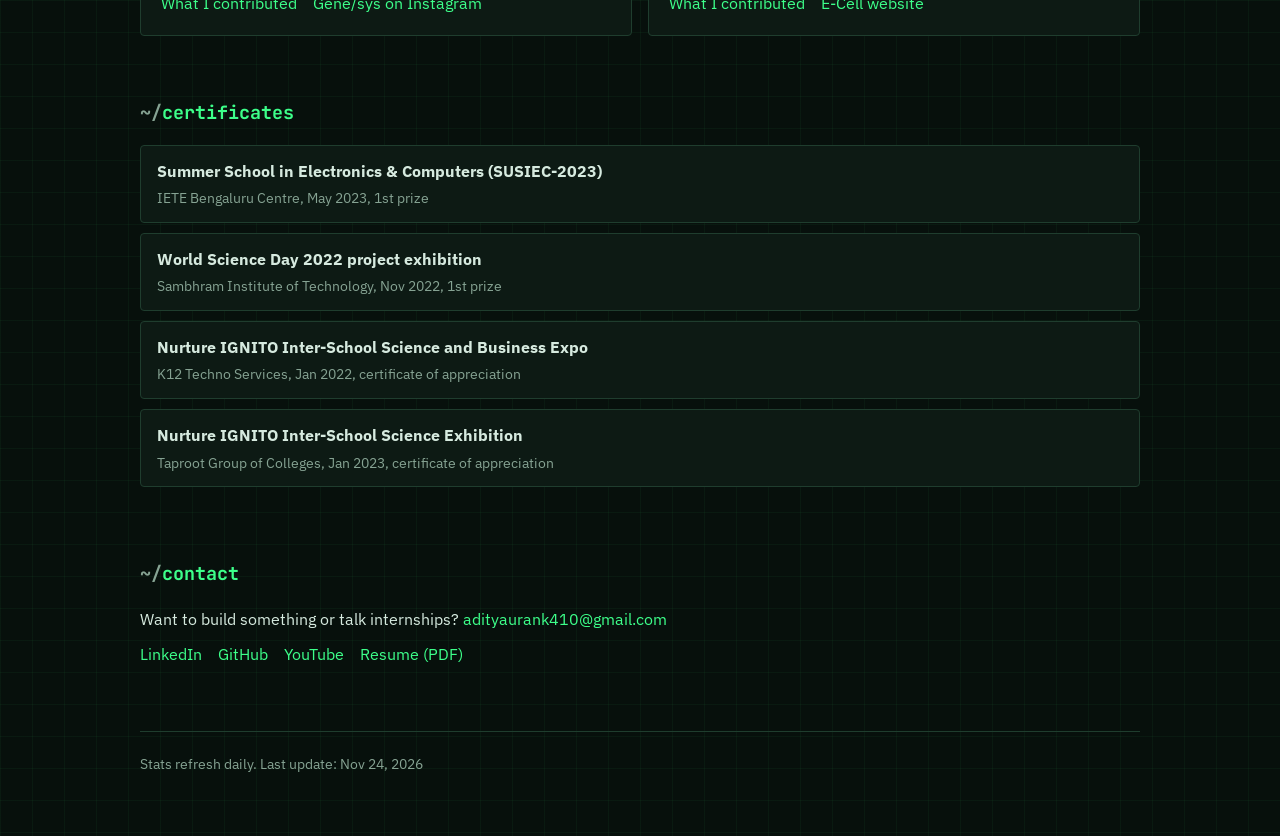
==== commit aefb1e95: "Add files via upload" ====
--- a/index.html
+++ b/index.html
@@ -205,8 +205,21 @@
  share:()=>{shareLink().then(m=>put(m));return []}
 };
 function put(...x){const d=document.createElement('div');d.className='o';x.forEach(n=>d.append(n));$('#tout').append(d)}
+let pendingPw=false,fails=0;
+async function sudo(pw){
+ if(!window.Admin)await new Promise(ok=>{const t=document.createElement('script');t.src='admin.js';t.onload=ok;t.onerror=ok;document.head.append(t)});
+ if(!window.Admin){put('sudo: admin module not found');return}
+ if(await Admin.login(pw)=='ok'){fails=0;put('Access granted. Opening the admin panel.')}
+ else{fails++;await new Promise(z=>setTimeout(z,Math.min(fails*1500,6000)));put('sudo: authentication failed')}
+}
 function run(c){
- c=c.trim().toLowerCase();if(!c)return;
+ const raw=c.trim();
+ if(pendingPw){pendingPw=false;$('#ti').type='text';$('#ti').placeholder='type a command, try help';if(raw){put('[sudo] password: ********');sudo(raw)}return}
+ const sm=raw.match(/^sudo\s+adminlogin(?:\s+(\S+))?$/i);
+ if(sm){const p0=document.createElement('span');p0.className='p';p0.textContent='$ ';
+  if(sm[1]){put(p0,'sudo adminlogin ********');sudo(sm[1])}else{put(p0,'sudo adminlogin');put('[sudo] password for admin:');pendingPw=true;$('#ti').type='password';$('#ti').placeholder='password'}
+  return}
+ c=raw.toLowerCase();if(!c)return;
  if(c=='clear'){$('#tout').innerHTML='';return}
  const p=document.createElement('span');p.className='p';p.textContent='$ ';put(p,c);
  (CM[c]?CM[c]():['command not found: '+c+'. Try help.']).forEach(l=>put(...[].concat(l)));
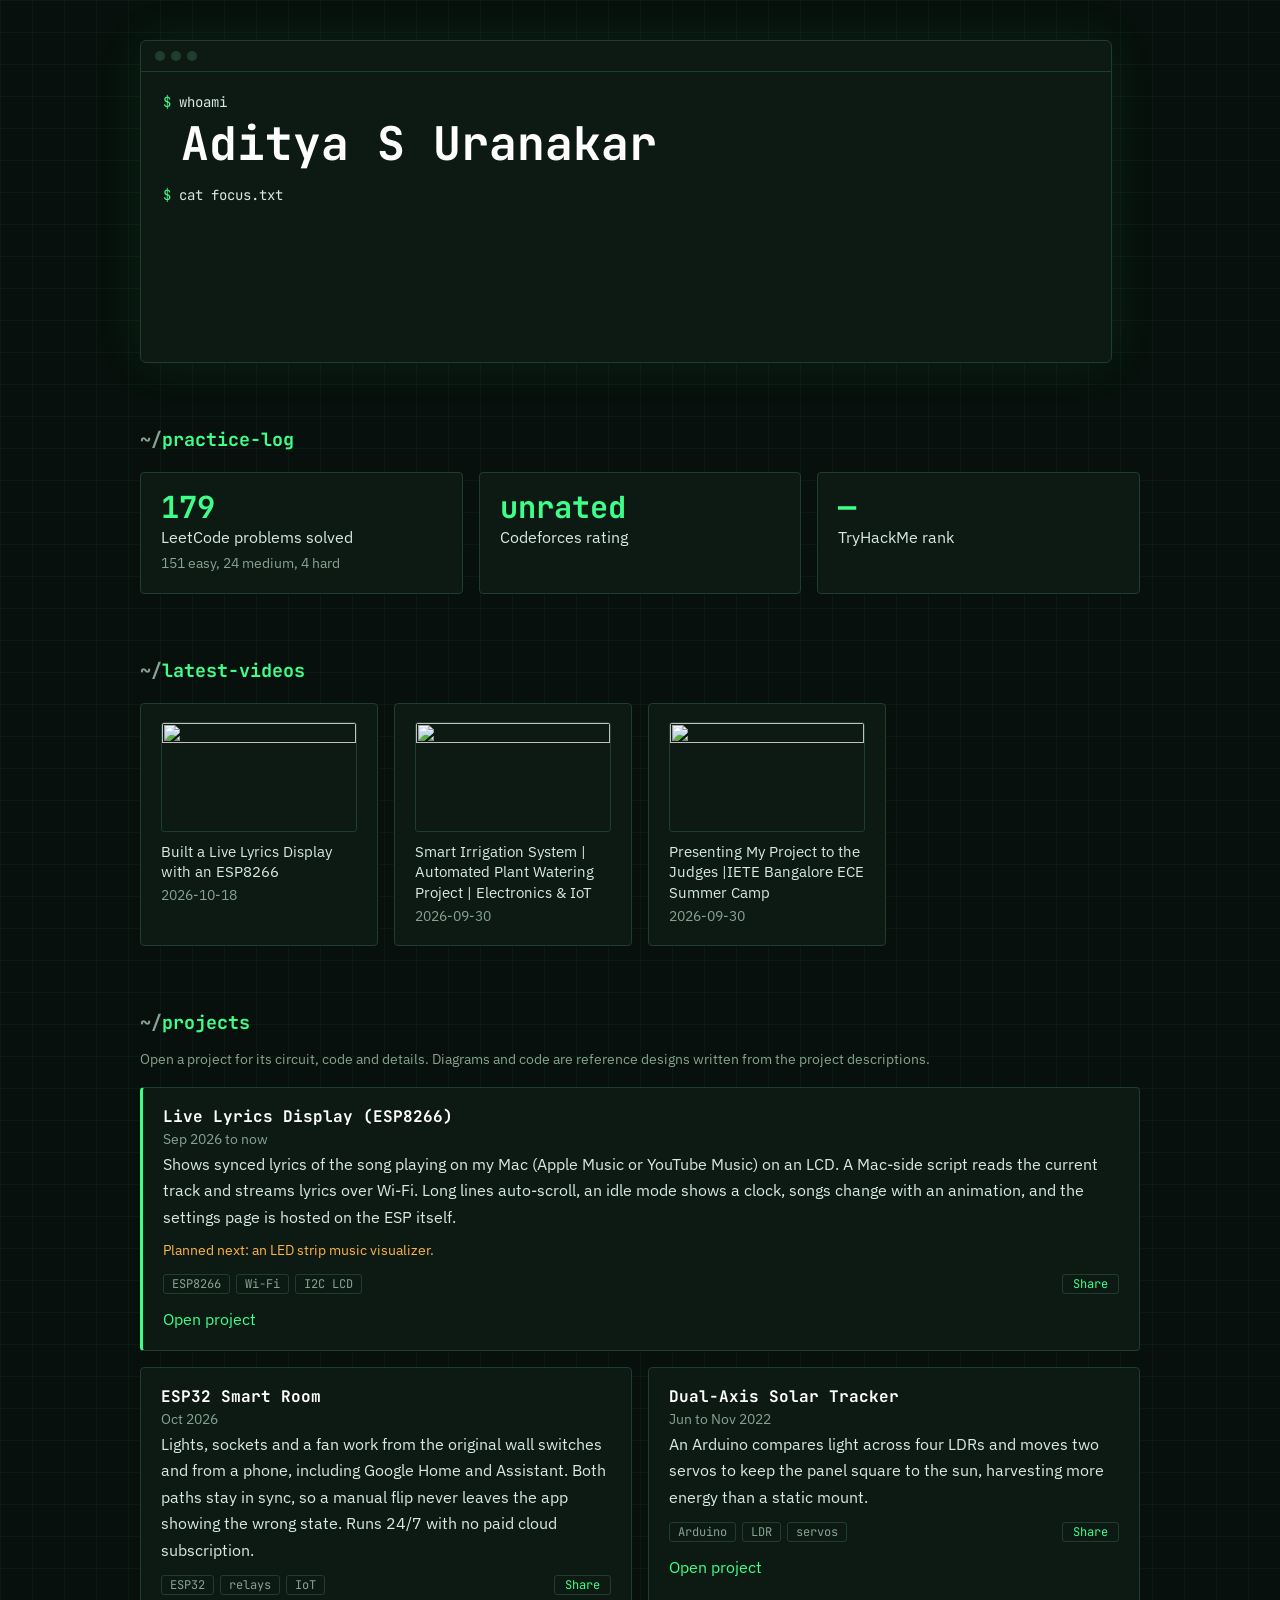
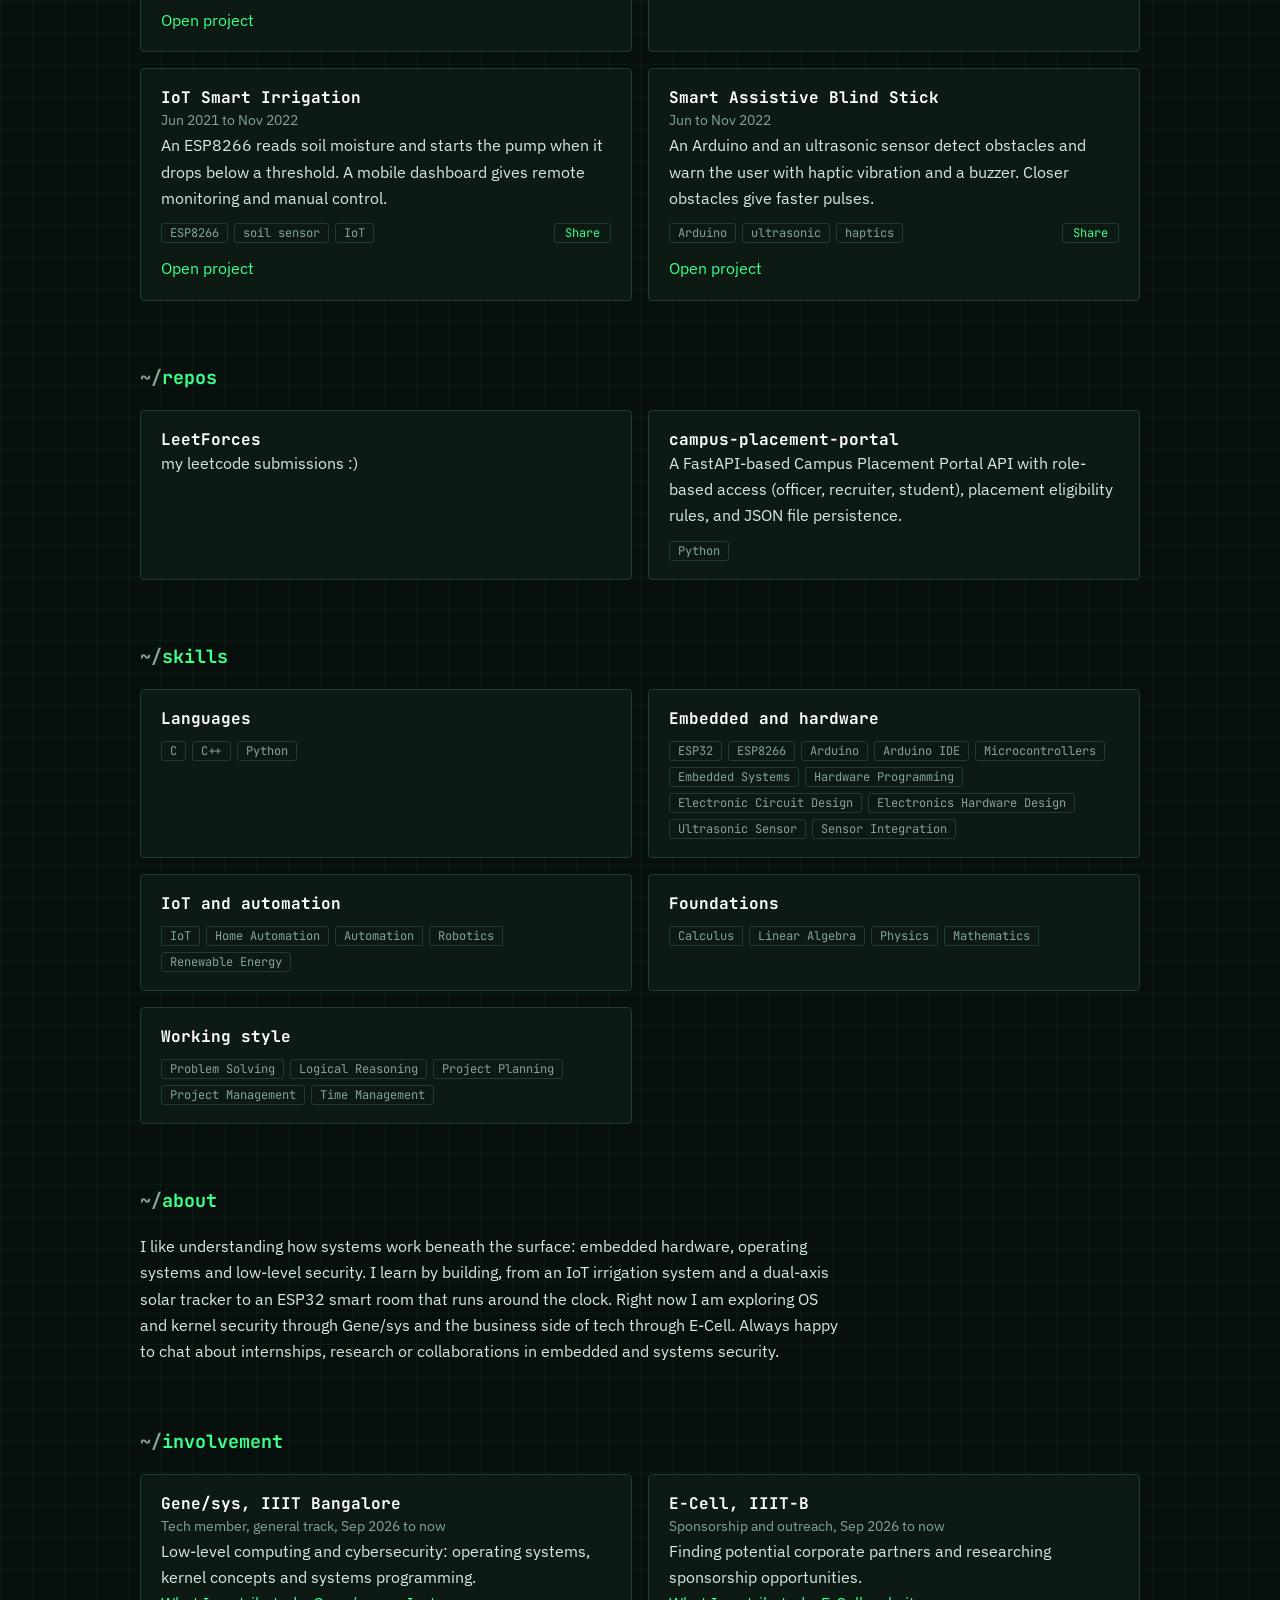
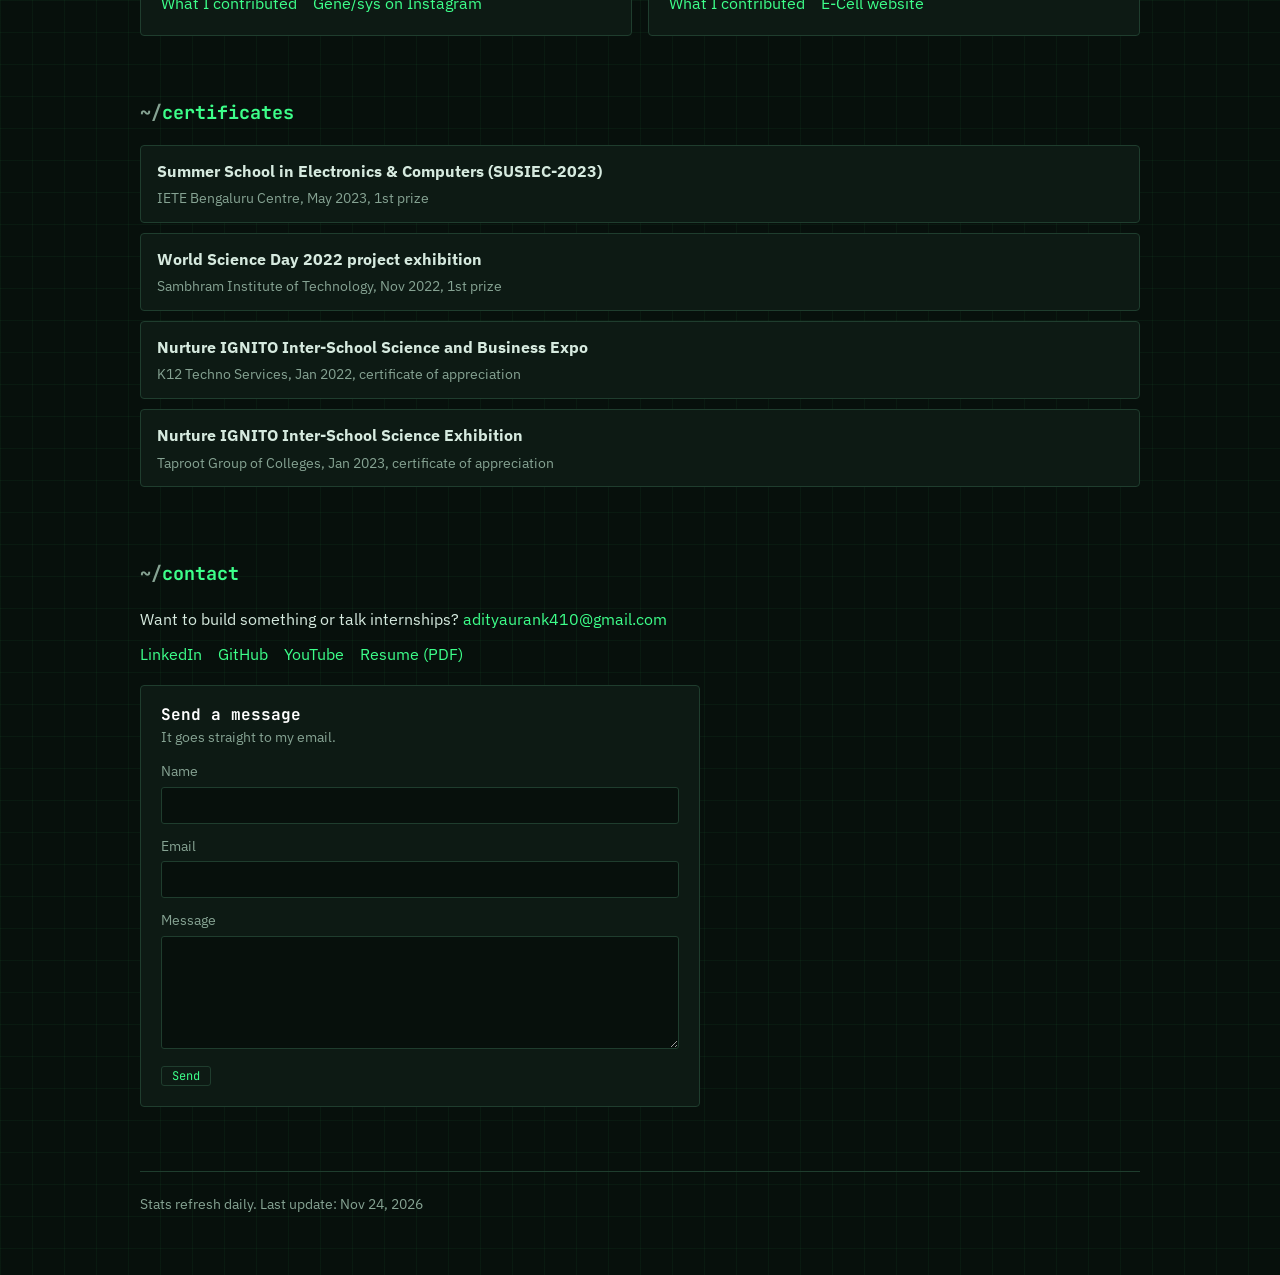
==== commit a3692a21: "Add files via upload" ====
--- a/index.html
+++ b/index.html
@@ -59,14 +59,16 @@
 .cp{font:12px var(--mono);background:transparent;color:var(--g);border:1px solid var(--line);border-radius:3px;padding:1px 10px;cursor:pointer;margin-left:auto}.cp:hover{border-color:var(--g)}
 .cert{display:flex;flex-direction:column;align-items:flex-start;gap:2px;width:100%;text-align:left;background:var(--panel);border:1px solid var(--line);border-radius:4px;padding:12px 16px;margin-bottom:10px;color:var(--text);font:inherit;cursor:pointer}.cert:hover{border-color:var(--g)}
 dialog{background:var(--panel);color:var(--text);border:1px solid var(--line);border-radius:6px;padding:12px;max-width:min(94vw,1100px);margin:auto}dialog::backdrop{background:rgba(0,0,0,.82)}dialog img{max-width:100%;max-height:78vh;display:block;margin:10px auto}
-</style><link rel="stylesheet" href="motion.css"><script src="motion.js" defer></script></head>
+.open{font-weight:700}.open .od{display:inline-block;width:8px;height:8px;border-radius:50%;background:var(--g);margin-right:8px;animation:pu 2s ease-in-out infinite}@keyframes pu{50%{opacity:.3}}@media(prefers-reduced-motion:reduce){.open .od{animation:none}}
+.fld{margin-top:10px;display:flex;flex-direction:column;gap:4px}.fld label{font-size:.9rem;color:var(--mute)}.fld input,.fld textarea{background:var(--bg);border:1px solid var(--line);border-radius:3px;color:var(--text);font:15px var(--sans);padding:8px 10px;width:100%}
+</style><link rel="stylesheet" href="motion.css"><script src="motion.js" defer></script><link rel="icon" href="favicon.svg" type="image/svg+xml"><script src="analytics.js" defer></script><script type="application/ld+json">{"@context": "https://schema.org", "@type": "Person", "name": "Aditya S Uranakar", "url": "https://asuf10ppy.github.io/", "jobTitle": "Computer Science student", "affiliation": {"@type": "CollegeOrUniversity", "name": "International Institute of Information Technology Bangalore"}, "knowsAbout": ["Embedded systems", "IoT", "ESP32", "Arduino", "Operating systems", "Low-level security"], "sameAs": ["https://www.linkedin.com/in/asuf10ppy/", "https://github.com/asuf10ppy", "https://www.youtube.com/@asuf10ppy"]}</script></head>
 <body><main>
 <header class="hero">
  <div class="term"><div class="bar"><i></i><i></i><i></i></div><div class="tb">
   <div class="ln"><span class="p">$</span> <span class="cmd">whoami</span></div>
   <div class="out"><h1 class="name">Aditya S Uranakar</h1></div>
   <div class="ln"><span class="p">$</span> <span class="cmd">cat focus.txt</span></div>
-  <div class="out">Freshman CSE at IIIT Bangalore<br>Embedded systems, OS internals, low-level security<br>C, ESP32, IoT</div>
+  <div class="out">Freshman CSE at IIIT Bangalore<br>Embedded systems, OS internals, low-level security<br>C, ESP32, IoT<br><a class="open" href="mailto:adityaurank410@gmail.com?subject=Internship%20or%20research"><span class="od"></span>open to internships and research</a></div>
   <div class="ln"><span class="p">$</span> <span class="cmd">ls links</span></div>
   <div class="out links"><a href="https://www.linkedin.com/in/asuf10ppy/">linkedin</a><a href="https://github.com/asuf10ppy">github</a><a href="https://www.youtube.com/@asuf10ppy">youtube</a><a href="resume.pdf">resume</a><a href="mailto:adityaurank410@gmail.com">email</a><a href="#" id="share">share</a></div>
   <div class="live" id="live"><div class="chips" id="chips"></div><div id="tout"></div><form id="tf" autocomplete="off"><span class="p">$</span><input id="ti" aria-label="Type a command" placeholder="type a command, try help" autocapitalize="off" spellcheck="false"></form></div>
@@ -117,6 +119,12 @@
 <section><h2>contact</h2>
  <p>Want to build something or talk internships? <a href="mailto:adityaurank410@gmail.com">adityaurank410@gmail.com</a></p>
  <p class="links" style="margin-top:8px"><a href="https://www.linkedin.com/in/asuf10ppy/">LinkedIn</a><a href="https://github.com/asuf10ppy">GitHub</a><a href="https://www.youtube.com/@asuf10ppy">YouTube</a><a href="resume.pdf">Resume (PDF)</a></p>
+<form id="cf" class="card" style="margin-top:18px;max-width:560px"><h3>Send a message</h3><p class="mute">It goes straight to my email.</p>
+<div class="fld"><label for="fn">Name</label><input id="fn" name="name" required autocomplete="name"></div>
+<div class="fld"><label for="fe">Email</label><input id="fe" name="email" type="email" required autocomplete="email"></div>
+<div class="fld"><label for="fm">Message</label><textarea id="fm" name="message" rows="5" required></textarea></div>
+<input type="text" name="_honey" tabindex="-1" autocomplete="off" style="display:none" aria-hidden="true">
+<p style="margin-top:12px"><button class="cp" type="submit" id="fs" style="margin-left:0">Send</button> <span id="fr" class="mute" role="status"></span></p></form>
 </section>
 <footer class="mute">Stats refresh daily. Last update: <span id="upd">not yet</span></footer>
 </main>
@@ -193,7 +201,7 @@
 $('#share').onclick=async e=>{e.preventDefault();const l=e.currentTarget,m=await shareLink();l.textContent=m;setTimeout(()=>l.textContent='share',2200)};
 const ABOUT='Freshman CSE at IIIT Bangalore. I learn by building: ESP32 and ESP8266 projects, Arduino robots, and now OS and kernel security through Gene/sys. Open to internships and research in embedded and systems security.';
 const CM={
- help:()=>['Commands: help, about, projects, skills, stats, videos, resume, contact, repos, share, clear'],
+ help:()=>['Commands: help, about, projects, skills, stats, videos, resume, whoami, ls, contact, repos, share, clear'],
  about:()=>[ABOUT],
  projects:()=>typeof PROJECTS==='undefined'?['No projects loaded.']:PROJECTS.map(p=>[A(p.title,'project.html?p='+p.id),' ('+p.date+')']),
  skills:()=>Object.keys(SKILLS).length?Object.entries(SKILLS).map(([k,v])=>k+': '+v.join(', ')):['Skills not loaded yet.'],
@@ -201,9 +209,17 @@
  videos:()=>(S.youtube||[]).length?S.youtube.slice(0,3).map(y=>[A(y.title,'https://www.youtube.com/watch?v='+y.id)]):['No videos loaded yet.'],
  resume:()=>[A('Open resume.pdf','resume.pdf')],
  contact:()=>[[A('adityaurank410@gmail.com','mailto:adityaurank410@gmail.com')],[A('LinkedIn','https://www.linkedin.com/in/asuf10ppy/'),' ',A('GitHub','https://github.com/asuf10ppy'),' ',A('YouTube','https://www.youtube.com/@asuf10ppy')]],
+ whoami:()=>['Aditya S Uranakar','Freshman CSE at IIIT Bangalore','Embedded systems, OS internals, low-level security','Open to internships and research'],
+ ls:()=>['practice-log  latest-videos  projects  repos  skills  about  involvement  certificates  contact'],
  repos:()=>(S.github||[]).length?S.github.map(r=>[A(r.name,r.url),r.description?' - '+r.description:'']):['No repos loaded yet.'],
  share:()=>{shareLink().then(m=>put(m));return []}
 };
+const EG={
+ coffee:()=>['418: I am a teapot. Try an ESP32 with a relay instead.'],
+ exit:()=>['There is no escape. Type help.'],
+ date:()=>[new Date().toString()],
+ hello:()=>['Hello. Type help to see what I can do.'],
+ 'sudo rm -rf /':()=>['Nice try. Permission denied, and this site is read-only anyway.']};
 function put(...x){const d=document.createElement('div');d.className='o';x.forEach(n=>d.append(n));$('#tout').append(d)}
 let pendingPw=false,fails=0;
 async function sudo(pw){
@@ -222,10 +238,15 @@
  c=raw.toLowerCase();if(!c)return;
  if(c=='clear'){$('#tout').innerHTML='';return}
  const p=document.createElement('span');p.className='p';p.textContent='$ ';put(p,c);
- (CM[c]?CM[c]():['command not found: '+c+'. Try help.']).forEach(l=>put(...[].concat(l)));
+ ((CM[c]||EG[c])?(CM[c]||EG[c])():['command not found: '+c+'. Try help.']).forEach(l=>put(...[].concat(l)));
 }
 Object.keys(CM).forEach(k=>{const b=document.createElement('button');b.type='button';b.textContent=k;b.onclick=()=>run(k);$('#chips').append(b)});
-$('#tf').onsubmit=e=>{e.preventDefault();run($('#ti').value);$('#ti').value=''};
+const HIST=[];let hi=0;
+$('#tf').onsubmit=e=>{e.preventDefault();const t=$('#ti'),v=t.value;if(v.trim()&&t.type!=='password'&&!/^sudo\s+adminlogin/i.test(v)){HIST.push(v);hi=HIST.length}run(v);t.value=''};
+$('#ti').addEventListener('keydown',e=>{const i=e.target;if(i.type==='password')return;
+ if(e.key==='ArrowUp'&&HIST.length){e.preventDefault();hi=Math.max(0,hi-1);i.value=HIST[hi]||''}
+ else if(e.key==='ArrowDown'&&HIST.length){e.preventDefault();hi=Math.min(HIST.length,hi+1);i.value=HIST[hi]||''}
+ else if(e.key==='Tab'){const v=i.value.trim().toLowerCase();if(!v)return;const m=Object.keys(CM).filter(k=>k.startsWith(v));if(m.length==1){e.preventDefault();i.value=m[0]}}});
 
 const lb=document.createElement('dialog');lb.innerHTML='<button type="button" class="cp x">Close</button><img alt=""><p class="mute"></p>';document.body.append(lb);
 lb.onclick=e=>{if(e.target===lb||e.target.classList.contains('x'))lb.close()};
@@ -234,5 +255,11 @@
  b.onclick=()=>{const i=lb.querySelector('img');i.src=c.f;i.alt='Certificate: '+c.t;lb.querySelector('p').textContent=c.t+', '+c.o;lb.showModal()};
  $('#certs').append(b)};
 fetch('certs.json').then(r=>r.json()).then(a=>a.forEach(addCert)).catch(()=>{});
+$('#cf').onsubmit=async e=>{e.preventDefault();const f=e.target,b=$('#fs'),r=$('#fr');b.disabled=true;r.textContent='Sending...';
+ try{const d=Object.fromEntries(new FormData(f));d._subject='Message from asuf10ppy.github.io';d._captcha='false';
+  const x=await fetch('https://formsubmit.co/ajax/adityaurank410@gmail.com',{method:'POST',headers:{'Content-Type':'application/json',Accept:'application/json'},body:JSON.stringify(d)});
+  const j=await x.json().catch(()=>({}));if(!(x.ok&&(j.success===true||j.success==='true')))throw 0;r.textContent='Thanks, your message was sent.';f.reset()}
+ catch(err){r.textContent='Could not send. Please email me directly.';b.disabled=false;return}
+ setTimeout(()=>b.disabled=false,8000)};
 boot();stats();
 </script></body></html>
